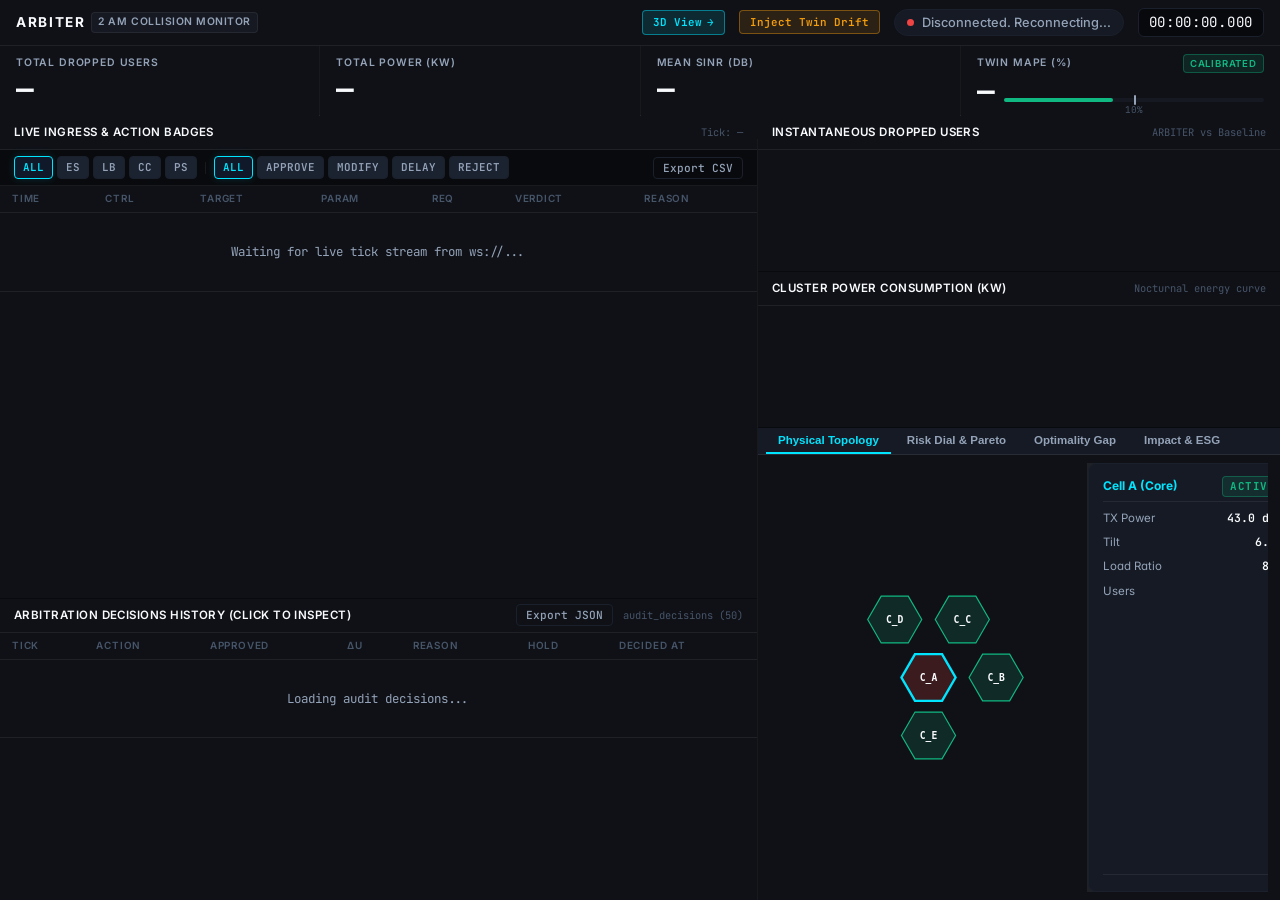
==== arbiter/dashboard/index.html @ 8bb0f104 "feat(3d): honest live/replay status, tower scene and clean HUD" ====
<!DOCTYPE html>
<html lang="en">
<head>
  <meta charset="UTF-8">
  <meta name="viewport" content="width=device-width, initial-scale=1.0">
  <title>ARBITER • 2 AM Collision Monitor</title>

  <!-- Typography: Inter (UI) & JetBrains Mono (Data & Numbers) -->
  <link rel="preconnect" href="https://fonts.googleapis.com">
  <link rel="preconnect" href="https://fonts.gstatic.com" crossorigin>
  <link href="https://fonts.googleapis.com/css2?family=Inter:wght@400;500;600;700&family=JetBrains+Mono:wght@400;500;600;700&display=swap" rel="stylesheet">

  <link rel="stylesheet" href="style.css">
  <style>
    /* Fixed 100vh layout — Zero page scroll */
    html, body {
      height: 100vh;
      max-height: 100vh;
      overflow: hidden;
      background-color: var(--bg-root, #08090d);
      color: var(--text-primary, #f8fafc);
      font-family: var(--font-sans, 'Inter', sans-serif);
      line-height: 1.4;
      display: flex;
      flex-direction: column;
      user-select: none;
    }
    .num {
      font-family: var(--font-mono, monospace);
      font-variant-numeric: tabular-nums;
    }
    ::-webkit-scrollbar {
      width: 5px;
      height: 5px;
    }
    ::-webkit-scrollbar-track {
      background: transparent;
    }
    ::-webkit-scrollbar-thumb {
      background: rgba(255, 255, 255, 0.15);
      border-radius: 4px;
    }
  </style>
</head>
<body>

  <!-- Top NOC Header Bar -->
  <header class="noc-header">
    <div class="brand-cluster">
      <div class="brand-title">
        <span>ARBITER</span>
        <span class="brand-tag">2 AM COLLISION MONITOR</span>
        <span id="mockBanner" class="mock-pill" style="display: none;">DEMO DATA</span>
        <span id="provenanceBadge" class="badge badge-synthetic" style="display: none;">SYNTHETIC</span>
      </div>
    </div>

    <div class="header-status-cluster">
      <a id="btnToggle3D" href="/dashboard/3d" class="btn-switch-3d" title="Switch to 3D Digital Twin View [3D]">
        <span>3D View</span> <span>&rarr;</span>
      </a>
      <button id="btnInjectDrift" class="btn-drift" title="Drift Hook: widen intervals & toggle uncalibrated">Inject Twin Drift</button>
      <div id="connectionStatus" class="status-indicator status-disconnected">
        <span class="status-dot"></span>
        <span id="connectionText">Connecting...</span>
      </div>
      <div id="clockDisplay" class="clock-display num">00:00:00.000</div>
    </div>
  </header>

  <!-- KPI Strip with Uncertainty Intervals -->
  <section class="kpi-strip">
    <div class="kpi-cell">
      <div class="kpi-header">
        <span>Total Dropped Users</span>
        <span id="trendDropped" class="delta-chip" style="display: none;"></span>
      </div>
      <div class="kpi-body">
        <div id="kpiDroppedUsers" class="kpi-value num">—</div>
        <canvas id="sparklineDrops" class="kpi-sparkline" width="60" height="18"></canvas>
      </div>
      <div id="kpiDropsInterval" class="kpi-interval num">[0.001 - 0.008]</div>
    </div>

    <div class="kpi-cell">
      <div class="kpi-header">
        <span>Total Power (kW)</span>
        <span id="trendPower" class="delta-chip" style="display: none;"></span>
      </div>
      <div class="kpi-body">
        <div id="kpiTotalPower" class="kpi-value num">—</div>
        <canvas id="sparklinePower" class="kpi-sparkline" width="60" height="18"></canvas>
      </div>
      <div id="kpiPowerInterval" class="kpi-interval num">[0.410 - 0.485]</div>
    </div>

    <div class="kpi-cell">
      <div class="kpi-header">
        <span>Mean SINR (dB)</span>
        <span id="trendSinr" class="delta-chip" style="display: none;"></span>
      </div>
      <div class="kpi-body">
        <div id="kpiMeanSinr" class="kpi-value num">—</div>
        <canvas id="sparklineSinr" class="kpi-sparkline" width="60" height="18"></canvas>
      </div>
      <div id="kpiSinrInterval" class="kpi-interval num">[0.915 - 0.965]</div>
    </div>

    <div class="kpi-cell">
      <div class="kpi-header">
        <span>Twin MAPE (%)</span>
        <span id="kpiTwinCalibratedBadge" class="badge-calibrated">CALIBRATED</span>
      </div>
      <div class="kpi-body">
        <div id="kpiTwinMape" class="kpi-value num">—</div>
        <div class="mape-track-wrapper">
          <div class="mape-track">
            <div id="mapeFillBar" class="mape-fill" style="width: 42%;"></div>
            <div class="mape-tick-10"></div>
            <div class="mape-tick-label">10%</div>
          </div>
        </div>
      </div>
      <div id="kpiMapeSubtext" class="kpi-interval num">Floor &lt; 10% • Conformal (n=50)</div>
    </div>
  </section>

  <!-- Fixed 100vh Dense NOC Grid -->
  <main class="noc-workspace">

    <!-- Column Hero (Left ~60%): Live Ingress Stream & Audit Decisions -->
    <div class="column-hero">

      <!-- Panel 1: Live Ingress Stream -->
      <section class="noc-panel hero-ingress" id="ingressPanelContainer">
        <div class="panel-bar">
          <div class="panel-title">
            <span>Live Ingress &amp; Action Badges</span>
            <span id="streamPausedPill" class="stream-paused-pill" style="display: none;">⏸ Stream paused</span>
          </div>
          <div class="panel-actions">
            <span id="ingressTickCounter" class="panel-meta">Tick: —</span>
          </div>
        </div>

        <!-- Filter bar -->
        <div class="filter-strip">
          <span class="filter-chip active" data-filter-type="ctrl" data-filter-val="ALL">ALL</span>
          <span class="filter-chip" data-filter-type="ctrl" data-filter-val="ES">ES</span>
          <span class="filter-chip" data-filter-type="ctrl" data-filter-val="LB">LB</span>
          <span class="filter-chip" data-filter-type="ctrl" data-filter-val="CC">CC</span>
          <span class="filter-chip" data-filter-type="ctrl" data-filter-val="PS">PS</span>
          <div class="chip-divider"></div>
          <span class="filter-chip active" data-filter-type="action" data-filter-val="ALL">ALL</span>
          <span class="filter-chip" data-filter-type="action" data-filter-val="APPROVE">APPROVE</span>
          <span class="filter-chip" data-filter-type="action" data-filter-val="MODIFY">MODIFY</span>
          <span class="filter-chip" data-filter-type="action" data-filter-val="DELAY">DELAY</span>
          <span class="filter-chip" data-filter-type="action" data-filter-val="REJECT">REJECT</span>
          <button id="btnExportIngressCsv" class="btn-export">Export CSV</button>
        </div>

        <div class="table-viewport" id="ingressTableViewport">
          <table class="noc-table">
            <thead>
              <tr>
                <th>Time</th>
                <th>Ctrl</th>
                <th>Target</th>
                <th>Param</th>
                <th>Req</th>
                <th>Verdict</th>
                <th>Reason</th>
              </tr>
            </thead>
            <tbody id="ingressTableBody">
              <tr>
                <td colspan="7" class="empty-state">Waiting for live tick stream from ws://...</td>
              </tr>
            </tbody>
          </table>
        </div>
      </section>

      <!-- Panel 2: Arbitration Decisions Audit History (Click to open Flight Recorder) -->
      <section class="noc-panel hero-decisions">
        <div class="panel-bar">
          <div class="panel-title">Arbitration Decisions History (Click to Inspect)</div>
          <div class="panel-actions">
            <button id="btnExportDecisionsJson" class="btn-export">Export JSON</button>
            <span class="panel-meta">audit_decisions (50)</span>
          </div>
        </div>

        <div class="table-viewport">
          <table class="noc-table">
            <thead>
              <tr>
                <th>Tick</th>
                <th>Action</th>
                <th>Approved</th>
                <th>&Delta;U</th>
                <th>Reason</th>
                <th>Hold</th>
                <th>Decided At</th>
              </tr>
            </thead>
            <tbody id="decisionsTableBody">
              <tr>
                <td colspan="7" class="empty-state">Loading audit decisions...</td>
              </tr>
            </tbody>
          </table>
        </div>
      </section>

    </div>

    <!-- Column Secondary (Right ~40%): Stacked Charts & Multi-Tabbed Operations -->
    <div class="column-secondary">

      <!-- Chart 1: Instantaneous Dropped Users -->
      <section class="noc-panel chart-panel">
        <div class="panel-bar">
          <div class="panel-title">Instantaneous Dropped Users</div>
          <span id="chartDroppedNote" class="panel-meta">ARBITER vs Baseline</span>
        </div>
        <div class="chart-container" id="chartDropsContainer">
          <canvas id="chartDroppedUsers" class="chart-canvas" width="500" height="110"></canvas>
          <div id="chartDropsTooltip" class="chart-crosshair-tooltip"></div>
        </div>
      </section>

      <!-- Chart 2: Cluster Power kW -->
      <section class="noc-panel chart-panel">
        <div class="panel-bar">
          <div class="panel-title">Cluster Power Consumption (kW)</div>
          <span id="chartPowerNote" class="panel-meta">Nocturnal energy curve</span>
        </div>
        <div class="chart-container" id="chartPowerContainer">
          <canvas id="chartPowerKw" class="chart-canvas" width="500" height="110"></canvas>
          <div id="chartPowerTooltip" class="chart-crosshair-tooltip"></div>
        </div>
      </section>

      <!-- Multi-Tabbed Section: Preserves Topology + Adds RiskDial/Pareto, Optimality, Impact -->
      <section class="noc-panel" style="flex: 1.2;">
        <!-- Tab Header Bar -->
        <div class="panel-tabs-bar">
          <button class="tab-btn active" data-tab="tabTopology">Physical Topology</button>
          <button class="tab-btn" data-tab="tabRiskDial">Risk Dial &amp; Pareto</button>
          <button class="tab-btn" data-tab="tabOptimality">Optimality Gap</button>
          <button class="tab-btn" data-tab="tabImpact">Impact &amp; ESG</button>
        </div>

        <!-- Tab 1: Physical Topology -->
        <div id="tabTopology" class="tab-panel-view active">
          <div class="topology-split">
            <div class="topology-canvas-wrap">
              <svg id="hexTopologySvg" viewBox="0 0 320 220" width="100%" height="100%"></svg>
            </div>
            <div class="cell-inspector" id="cellInspector">
              <div class="inspector-title">
                <span id="inspectCellId">Cell A (Core)</span>
                <span id="inspectSleepBadge" class="badge badge-approve">ACTIVE</span>
              </div>
              <div class="inspector-row"><span>TX Power</span><span id="inspectTx" class="inspector-val">43.0 dBm</span></div>
              <div class="inspector-row"><span>Tilt</span><span id="inspectTilt" class="inspector-val">6.0°</span></div>
              <div class="inspector-row"><span>Load Ratio</span><span id="inspectLoad" class="inspector-val">88%</span></div>
              <div class="inspector-row"><span>Users</span><span id="inspectUsers" class="inspector-val">35</span></div>
              <div class="branch3-stub-note" id="cellStateContainer"></div>
            </div>
          </div>
        </div>

        <!-- Tab 2: Feature #6 Risk Dial & Pareto Frontier -->
        <div id="tabRiskDial" class="tab-panel-view">
          <div class="risk-dial-controls">
            <div class="risk-presets-cluster">
              <button class="btn-preset active" data-preset="balanced">Balanced</button>
              <button class="btn-preset" data-preset="night_saver">Night saver</button>
              <button class="btn-preset" data-preset="rush_hour">Rush-hour safe</button>
            </div>
            <div class="weights-display-strip">
              <div class="weight-card">
                <span>Coverage (w1)</span>
                <strong id="weightCovVal" class="num">0.30</strong>
              </div>
              <div class="weight-card">
                <span>Energy (w2)</span>
                <strong id="weightNrgVal" class="num">0.20</strong>
              </div>
              <div class="weight-card">
                <span>Interference (w3)</span>
                <strong id="weightIntVal" class="num">0.20</strong>
              </div>
              <div class="weight-card">
                <span>Drop Penalty (w4)</span>
                <strong id="weightDrpVal" class="num">0.30</strong>
              </div>
            </div>
          </div>
          <div class="pareto-chart-wrap">
            <svg id="paretoFrontierSvg" viewBox="0 0 320 180" width="100%" height="160"></svg>
          </div>
        </div>

        <!-- Tab 3: Feature #8 Offline Optimality Benchmark -->
        <div id="tabOptimality" class="tab-panel-view">
          <div class="optimality-metrics-grid">
            <div class="opt-metric-card">
              <div id="optGapPct" class="opt-metric-val">3.55%</div>
              <div class="opt-metric-label">Optimality Gap</div>
            </div>
            <div class="opt-metric-card">
              <div id="optArbiterMs" class="opt-metric-val">3.82 ms</div>
              <div class="opt-metric-label">ARBITER Latency</div>
            </div>
            <div class="opt-metric-card">
              <div id="optOptimumS" class="opt-metric-val">1.74 s</div>
              <div class="opt-metric-label">Solver Runtime</div>
            </div>
            <div class="opt-metric-card">
              <div id="optCombos" class="opt-metric-val">64</div>
              <div class="opt-metric-label">States Explored</div>
            </div>
          </div>

          <div class="opt-bars-container">
            <div class="opt-bar-row">
              <div class="opt-bar-label">
                <span>Uncoordinated Baseline</span>
                <span id="optValBaseline" class="num">0.352</span>
              </div>
              <div class="opt-bar-track">
                <div id="optBarBaseline" class="opt-bar-fill opt-fill-baseline" style="width: 35.2%;"></div>
              </div>
            </div>

            <div class="opt-bar-row">
              <div class="opt-bar-label">
                <span>ARBITER Online Coordination</span>
                <span id="optValArbiter" class="num">0.815</span>
              </div>
              <div class="opt-bar-track">
                <div id="optBarArbiter" class="opt-bar-fill opt-fill-arbiter" style="width: 81.5%;"></div>
              </div>
            </div>

            <div class="opt-bar-row">
              <div class="opt-bar-label">
                <span>Offline Pareto Optimum</span>
                <span id="optValOptimum" class="num">0.845</span>
              </div>
              <div class="opt-bar-track">
                <div id="optBarOptimum" class="opt-bar-fill opt-fill-optimum" style="width: 84.5%;"></div>
              </div>
            </div>
          </div>
        </div>

        <!-- Tab 4: Feature #7 Environmental & Economic Impact -->
        <div id="tabImpact" class="tab-panel-view">
          <div class="impact-stats-grid">
            <div class="impact-stat-card">
              <div id="impactEnergySaved" class="impact-stat-val">0.155 kWh</div>
              <div class="impact-stat-lbl">Energy Saved (Tick)</div>
            </div>
            <div class="impact-stat-card">
              <div id="impactCostInr" class="impact-stat-val">₹ 1.09</div>
              <div class="impact-stat-lbl">Cost Savings (INR)</div>
            </div>
            <div class="impact-stat-card">
              <div id="impactCo2" class="impact-stat-val">127.1 gCO2</div>
              <div class="impact-stat-lbl">CO2 Emissions Avoided</div>
            </div>
          </div>

          <div class="extrapolation-card">
            <div class="extrapolation-title">Fleet Extrapolation (1,000 Sites / Year)</div>
            <div class="extrap-grid">
              <div>
                <div id="extrapKwh" class="extrap-num">176.4 MWh/yr</div>
                <div class="extrap-lbl">Annual Energy Saved</div>
              </div>
              <div>
                <div id="extrapCost" class="extrap-num">₹ 12.35 Lakhs/yr</div>
                <div class="extrap-lbl">Annual Cost Savings</div>
              </div>
              <div>
                <div id="extrapCo2" class="extrap-num">144.7 Tons/yr</div>
                <div class="extrap-lbl">Annual Avoided CO2</div>
              </div>
            </div>
            <div class="extrap-disclaimer">
              * EXTRAPOLATION ONLY: Assumes continuous annual operational baseline across 1,000 radio base stations over 8,760 hours/yr based on CEA grid factor 820 gCO2/kWh and off-peak night tariff ₹7.00/kWh.
            </div>
          </div>
        </div>

      </section>

    </div>

  </main>

  <!-- Feature #4: Flight Recorder Modal / Side-by-Side Panel -->
  <div id="flightRecorderModal" class="modal-backdrop" style="display: none;">
    <div class="modal-dialog flight-recorder-dialog">
      <div class="modal-header">
        <div class="modal-title-cluster">
          <span class="modal-title">Flight Recorder • Decision Audit &amp; Counterfactual Replay</span>
          <span id="recorderDecisionBadge" class="badge badge-delay num">dec-2am-collision-06</span>
          <span id="recorderTickBadge" class="panel-meta">Tick 6 (+10 tick horizon)</span>
        </div>
        <button id="btnCloseRecorder" class="btn-close-modal" aria-label="Close">&times;</button>
      </div>
      <div class="modal-body">
        <!-- Side-by-Side Comparison -->
        <div class="counterfactual-grid">
          <div class="cf-column cf-with-arbiter">
            <div class="cf-column-header">
              <span class="status-dot" style="background: #10b981;"></span>
              <span>With ARBITER Coordination</span>
            </div>
            <div class="cf-metric-row"><span>Dropped Users</span><span id="cfWithDrops" class="cf-val num">0</span></div>
            <div class="cf-metric-row"><span>Mean SINR</span><span id="cfWithSinr" class="cf-val num">8.49 dB</span></div>
            <div class="cf-metric-row"><span>Cluster Power</span><span id="cfWithPower" class="cf-val num">100.14 kW</span></div>
            <div class="cf-metric-row"><span>Interference</span><span id="cfWithIntf" class="cf-val num">-104.2 dBm</span></div>
            <div class="cf-metric-row"><span>Joint Utility</span><span id="cfWithUtility" class="cf-val num">0.815</span></div>
          </div>

          <div class="cf-column cf-without-arbiter">
            <div class="cf-column-header">
              <span class="status-dot" style="background: #ef4444;"></span>
              <span>Without ARBITER (Uncoordinated)</span>
            </div>
            <div class="cf-metric-row"><span>Dropped Users</span><span id="cfWithoutDrops" class="cf-val num">14</span></div>
            <div class="cf-metric-row"><span>Mean SINR</span><span id="cfWithoutSinr" class="cf-val num">4.12 dB</span></div>
            <div class="cf-metric-row"><span>Cluster Power</span><span id="cfWithoutPower" class="cf-val num">80.00 kW</span></div>
            <div class="cf-metric-row"><span>Interference</span><span id="cfWithoutIntf" class="cf-val num">-98.5 dBm</span></div>
            <div class="cf-metric-row"><span>Joint Utility</span><span id="cfWithoutUtility" class="cf-val num">0.352</span></div>
          </div>

          <div class="cf-column cf-deltas">
            <div class="cf-column-header">
              <span>Arbitration Net Delta (&Delta;)</span>
            </div>
            <div class="cf-metric-row"><span>Dropped Delta</span><span id="cfDeltaDrops" class="delta-chip delta-good">-14 drops</span></div>
            <div class="cf-metric-row"><span>SINR Delta</span><span id="cfDeltaSinr" class="delta-chip delta-good">+4.37 dB</span></div>
            <div class="cf-metric-row"><span>Power Delta</span><span id="cfDeltaPower" class="delta-chip delta-neutral">+20.14 kW</span></div>
            <div class="cf-metric-row"><span>Interference Delta</span><span id="cfDeltaIntf" class="delta-chip delta-good">-5.7 dBm</span></div>
            <div class="cf-metric-row"><span>Utility Delta</span><span id="cfDeltaUtility" class="delta-chip delta-good">+0.463</span></div>
          </div>
        </div>

        <!-- Causal Attribution Card -->
        <div class="cf-explanation-card">
          <div class="cf-card-label">Attribution &amp; Causal Rationale</div>
          <p id="cfExplanationText" class="cf-explanation-text">
            Uncoordinated execution triggered a blackout on Cell B (0 W) while receiving offloaded traffic from Cell A, causing 14 call drops. ARBITER delayed Cell B sleep and safely bounded offload, maintaining 0 dropped users.
          </p>
        </div>

        <!-- Coordinated Plan Timeline -->
        <div class="plan-timeline-card">
          <div class="cf-card-label">Multi-Tick Sequential Plan Timeline (GET /api/v1/plans)</div>
          <div id="planTimelineSteps" class="plan-steps-container"></div>
        </div>
      </div>
    </div>
  </div>

  <script src="app.js"></script>
</body>
</html>
---- arbiter/dashboard/style.css ----
/* ==============================================================================
   PROJECT ARBITER — 2 AM Collision Monitor Dashboard Style
   Complete NOC Operations Console & Feature Suite Stylesheet
   ============================================================================== */

/* ==========================================================================
       LINEAR DESIGN SYSTEM TOKENS (NOC High-Density Console)
       ========================================================================== */
    :root {
      /* 4-Step Surface Ladder */
      --surface-canvas:   #090a0d;   /* Root backdrop */
      --surface-base:     #0f1117;   /* Panel & container background */
      --surface-elevated: #161922;   /* Hovered rows, inputs, cards */
      --surface-overlay:  #1d212d;   /* Tooltips, active badges, modals */

      /* Hairlines */
      --hairline-subtle:  rgba(255, 255, 255, 0.065);
      --hairline-strong:  rgba(255, 255, 255, 0.12);
      --hairline-active:  rgba(0, 229, 255, 0.45);

      /* Neutral Chrome Typography */
      --text-primary:     #f2f4f8;   /* 98% contrast */
      --text-secondary:   #8a94a6;   /* Labels, units, metadata */
      --text-muted:       #4c5566;   /* Table headers, grid ticks */

      /* Accent & Semantic Action Palette */
      --accent-cyan:      #00e5ff;
      --accent-glow:      rgba(0, 229, 255, 0.22);

      --action-approve:   #10b981;   /* Emerald */
      --action-approve-tint: rgba(16, 185, 129, 0.10);
      --action-modify:    #3b82f6;   /* Blue */
      --action-modify-tint:  rgba(59, 130, 246, 0.10);
      --action-delay:     #f59e0b;   /* Amber */
      --action-delay-tint:   rgba(245, 158, 11, 0.10);
      --action-reject:    #ef4444;   /* Coral */
      --action-reject-tint:  rgba(239, 68, 68, 0.12);
      --action-reject-glow:  rgba(239, 68, 68, 0.35);

      --badge-purple-bg:  rgba(168, 85, 247, 0.12);
      --badge-purple-fg:  #c084fc;

      /* Radii scale: 4 / 8 / 12 */
      --radius-sm: 4px;
      --radius-md: 8px;
      --radius-lg: 12px;

      /* Typography */
      --font-sans: 'Inter', -apple-system, BlinkMacSystemFont, "Segoe UI", Roboto, sans-serif;
      --font-mono: 'JetBrains Mono', 'SF Mono', 'Fira Code', monospace;

      /* Motion */
      --ease-linear: cubic-bezier(0.2, 0.8, 0.2, 1);
      --anim-hover: 140ms var(--ease-linear);
      --anim-entrance: 280ms var(--ease-linear);
    }

    * {
      box-sizing: border-box;
      margin: 0;
      padding: 0;
    }

    /* Fixed 100vh layout — Zero page scroll */
    html, body {
      height: 100vh;
      max-height: 100vh;
      overflow: hidden;
      background-color: var(--surface-canvas);
      color: var(--text-primary);
      font-family: var(--font-sans);
      font-feature-settings: "cv02", "cv03", "cv04", "cv11";
      line-height: 1.4;
      display: flex;
      flex-direction: column;
      user-select: none;
    }

    /* Tabular mono numerals */
    .num {
      font-family: var(--font-mono);
      font-variant-numeric: tabular-nums;
    }

    /* Thin Dark Scrollbars */
    ::-webkit-scrollbar {
      width: 5px;
      height: 5px;
    }
    ::-webkit-scrollbar-track {
      background: transparent;
    }
    ::-webkit-scrollbar-thumb {
      background: #232834;
      border-radius: 3px;
    }
    ::-webkit-scrollbar-thumb:hover {
      background: #333a4c;
    }
    * {
      scrollbar-width: thin;
      scrollbar-color: #232834 transparent;
    }

    /* --------------------------------------------------------------------------
       HEADER CHROME (46px height, neutral, dense)
       -------------------------------------------------------------------------- */
    .noc-header {
      height: 46px;
      min-height: 46px;
      background: var(--surface-base);
      border-bottom: 1px solid var(--hairline-subtle);
      padding: 0 16px;
      display: flex;
      align-items: center;
      justify-content: space-between;
      z-index: 50;
    }

    .brand-cluster {
      display: flex;
      align-items: center;
      gap: 10px;
    }

    .brand-title {
      font-size: 0.85rem;
      font-weight: 700;
      letter-spacing: 0.12em;
      color: var(--text-primary);
      display: flex;
      align-items: center;
      gap: 6px;
    }

    .brand-tag {
      font-size: 0.65rem;
      font-weight: 600;
      color: var(--text-secondary);
      background: var(--surface-elevated);
      border: 1px solid var(--hairline-subtle);
      padding: 2px 6px;
      border-radius: var(--radius-sm);
      letter-spacing: 0.05em;
    }

    /* Small Mock Pill in Header */
    .mock-banner, .mock-pill {
      font-size: 0.65rem;
      font-weight: 700;
      font-family: var(--font-mono);
      letter-spacing: 0.06em;
      color: #fbbf24;
      background: rgba(245, 158, 11, 0.14);
      border: 1px solid rgba(245, 158, 11, 0.35);
      padding: 2px 8px;
      border-radius: 9999px;
      display: none;
    }

    .header-status-cluster {
      display: flex;
      align-items: center;
      gap: 14px;
    }

    .status-indicator {
      display: flex;
      align-items: center;
      gap: 6px;
      font-size: 0.72rem;
      color: var(--text-secondary);
      background: var(--surface-elevated);
      border: 1px solid var(--hairline-subtle);
      padding: 3px 9px;
      border-radius: 9999px;
    }

    .status-dot {
      width: 6px;
      height: 6px;
      border-radius: 50%;
      background-color: var(--text-muted);
    }

    .status-connected .status-dot {
      background-color: var(--action-approve);
      box-shadow: 0 0 8px var(--action-approve);
      animation: pulse-dot 2.4s infinite var(--ease-linear);
    }
    .status-reconnecting .status-dot {
      background-color: var(--action-delay);
      box-shadow: 0 0 6px var(--action-delay);
    }
    .status-disconnected .status-dot {
      background-color: var(--action-reject);
    }

    @keyframes pulse-dot {
      0%, 100% { opacity: 0.8; transform: scale(0.9); }
      50% { opacity: 1; transform: scale(1.25); }
    }

    .clock-display {
      font-family: var(--font-mono);
      font-size: 0.82rem;
      color: var(--text-primary);
      background: var(--surface-canvas);
      border: 1px solid var(--hairline-subtle);
      padding: 3px 8px;
      border-radius: var(--radius-sm);
    }

    /* --------------------------------------------------------------------------
       TOP KPIS BAR (68px fixed height)
       -------------------------------------------------------------------------- */
    .kpi-strip {
      height: 70px;
      min-height: 70px;
      display: grid;
      grid-template-columns: repeat(4, 1fr);
      gap: 1px;
      background: var(--hairline-subtle);
      border-bottom: 1px solid var(--hairline-subtle);
    }

    .kpi-cell {
      background: var(--surface-base);
      padding: 8px 16px;
      display: flex;
      flex-direction: column;
      justify-content: center;
      position: relative;
      transition: background var(--anim-hover);
    }
    .kpi-cell:hover {
      background: var(--surface-elevated);
    }

    .kpi-header {
      display: flex;
      justify-content: space-between;
      align-items: center;
      font-size: 0.65rem;
      font-weight: 600;
      text-transform: uppercase;
      letter-spacing: 0.08em;
      color: var(--text-secondary);
      margin-bottom: 3px;
    }

    .kpi-body {
      display: flex;
      align-items: baseline;
      gap: 10px;
    }

    .kpi-value {
      font-family: var(--font-mono);
      font-size: 1.45rem;
      font-weight: 700;
      color: var(--text-primary);
      letter-spacing: -0.02em;
    }

    .delta-chip {
      font-family: var(--font-mono);
      font-size: 0.65rem;
      font-weight: 600;
      padding: 1px 5px;
      border-radius: 3px;
      opacity: 0;
      transition: opacity var(--anim-entrance);
    }
    .delta-chip.show { opacity: 1; }
    .delta-up   { color: var(--action-reject);  background: var(--action-reject-tint); }
    .delta-down { color: var(--action-approve); background: var(--action-approve-tint); }

    /* Micro sparkline canvas */
    .kpi-sparkline {
      width: 60px;
      height: 18px;
      margin-left: auto;
    }

    /* MAPE Guard Floor Track */
    .mape-track-wrapper {
      width: 100%;
      margin-top: 4px;
    }
    .mape-track {
      height: 4px;
      background: var(--surface-elevated);
      border-radius: 2px;
      position: relative;
      overflow: visible;
    }
    .mape-fill {
      height: 100%;
      width: 48%;
      background: var(--action-approve);
      border-radius: 2px;
      transition: width var(--anim-entrance), background-color var(--anim-hover);
    }
    .mape-fill.breach {
      background: var(--action-reject);
    }
    .mape-tick-10 {
      position: absolute;
      left: 50%; /* 10% on a 0-20% scale */
      top: -3px;
      width: 2px;
      height: 10px;
      background: var(--text-secondary);
      border-radius: 1px;
    }
    .mape-tick-label {
      position: absolute;
      left: 50%;
      top: 6px;
      transform: translateX(-50%);
      font-size: 0.58rem;
      font-family: var(--font-mono);
      color: var(--text-muted);
    }

    /* --------------------------------------------------------------------------
       DENSE FIXED 100VH NOC WORKSPACE GRID (Hero Left 60%, Stacked Right 40%)
       -------------------------------------------------------------------------- */
    .noc-workspace {
      flex: 1;
      display: grid;
      grid-template-columns: 1.45fr 1fr; /* ~60% hero / ~40% secondary */
      gap: 1px;
      background: var(--hairline-subtle);
      overflow: hidden;
      min-height: 0; /* Prevents overflow blowout */
    }

    .column-hero, .column-secondary {
      background: var(--surface-canvas);
      display: flex;
      flex-direction: column;
      gap: 1px;
      overflow: hidden;
      min-height: 0;
    }

    /* Panels separated by hairlines only — no cards inside cards */
    .noc-panel {
      background: var(--surface-base);
      display: flex;
      flex-direction: column;
      overflow: hidden;
      position: relative;
      min-height: 0;
    }

    .noc-panel.hero-ingress {
      flex: 1.6; /* Dominant hero table */
    }
    .noc-panel.hero-decisions {
      flex: 1;
    }
    .noc-panel.chart-panel {
      height: 155px;
      min-height: 155px;
      max-height: 155px;
    }
    .noc-panel.topology-panel {
      flex: 1;
    }

    /* Panel Header Bar */
    .panel-bar {
      height: 34px;
      min-height: 34px;
      padding: 0 14px;
      background: var(--surface-base);
      border-bottom: 1px solid var(--hairline-subtle);
      display: flex;
      justify-content: space-between;
      align-items: center;
    }

    .panel-title {
      font-size: 0.72rem;
      font-weight: 600;
      color: var(--text-primary);
      letter-spacing: 0.04em;
      text-transform: uppercase;
      display: flex;
      align-items: center;
      gap: 8px;
    }

    .panel-meta {
      font-family: var(--font-mono);
      font-size: 0.65rem;
      color: var(--text-muted);
    }

    .panel-actions {
      display: flex;
      align-items: center;
      gap: 8px;
    }

    /* Stream Paused Pill */
    .stream-paused-pill {
      display: none;
      font-family: var(--font-mono);
      font-size: 0.65rem;
      font-weight: 700;
      background: rgba(245, 158, 11, 0.16);
      color: #fbbf24;
      border: 1px solid rgba(245, 158, 11, 0.4);
      padding: 2px 8px;
      border-radius: var(--radius-sm);
      cursor: pointer;
      animation: pulse-dot 1.8s infinite var(--ease-linear);
    }
    .stream-paused-pill.show {
      display: inline-flex;
      align-items: center;
      gap: 4px;
    }

    /* Filter Chips Bar */
    .filter-strip {
      padding: 6px 14px;
      background: var(--surface-canvas);
      border-bottom: 1px solid var(--hairline-subtle);
      display: flex;
      align-items: center;
      gap: 4px;
    }

    .filter-chip {
      font-family: var(--font-mono);
      font-size: 0.64rem;
      font-weight: 600;
      color: var(--text-secondary);
      background: var(--surface-base);
      border: 1px solid var(--hairline-subtle);
      padding: 2px 7px;
      border-radius: var(--radius-sm);
      cursor: pointer;
      transition: all var(--anim-hover);
    }
    .filter-chip:hover {
      color: var(--text-primary);
      border-color: var(--hairline-strong);
      background: var(--surface-elevated);
    }
    .filter-chip.active {
      color: var(--accent-cyan);
      border-color: var(--accent-cyan);
      background: rgba(0, 229, 255, 0.08);
    }

    .chip-divider {
      width: 1px;
      height: 12px;
      background: var(--hairline-subtle);
      margin: 0 4px;
    }

    .btn-export {
      margin-left: auto;
      font-family: var(--font-mono);
      font-size: 0.62rem;
      color: var(--text-secondary);
      background: var(--surface-base);
      border: 1px solid var(--hairline-subtle);
      padding: 2px 7px;
      border-radius: var(--radius-sm);
      cursor: pointer;
      transition: all var(--anim-hover);
    }
    .btn-export:hover {
      color: var(--text-primary);
      border-color: var(--hairline-strong);
      background: var(--surface-elevated);
    }

    /* --------------------------------------------------------------------------
       DATA TABLES (Internally Scrolling, 2px Action Border, Arrival Flash)
       -------------------------------------------------------------------------- */
    .table-viewport {
      flex: 1;
      overflow-y: auto;
      overflow-x: hidden;
      min-height: 0;
    }

    .noc-table {
      width: 100%;
      border-collapse: collapse;
      font-size: 0.72rem;
      text-align: left;
    }

    .noc-table th {
      position: sticky;
      top: 0;
      background: var(--surface-base);
      color: var(--text-muted);
      font-size: 0.62rem;
      font-weight: 600;
      text-transform: uppercase;
      letter-spacing: 0.08em;
      padding: 6px 12px;
      border-bottom: 1px solid var(--hairline-subtle);
      z-index: 10;
    }

    .noc-table td {
      padding: 6px 12px;
      border-bottom: 1px solid var(--hairline-subtle);
      color: var(--text-secondary);
      font-family: var(--font-mono);
      white-space: nowrap;
      transition: background-color var(--anim-hover);
    }

    .noc-table tr:hover td {
      background-color: var(--surface-elevated);
      color: var(--text-primary);
    }

    /* 2px Action Left Border */
    .row-border-approve { border-left: 2px solid var(--action-approve); }
    .row-border-modify  { border-left: 2px solid var(--action-modify); }
    .row-border-delay   { border-left: 2px solid var(--action-delay); }
    .row-border-reject  { border-left: 2px solid var(--action-reject); }

    /* 400ms Arrival Flash */
    @keyframes arrival-flash {
      0%   { opacity: 0; transform: translateY(-4px); background-color: rgba(255, 255, 255, 0.08); }
      30%  { opacity: 1; transform: translateY(0); }
      100% { background-color: transparent; }
    }
    .row-new {
      animation: arrival-flash 400ms var(--ease-linear) forwards;
    }

    /* Badges */
    .badge {
      display: inline-flex;
      align-items: center;
      padding: 1px 6px;
      border-radius: var(--radius-sm);
      font-size: 0.64rem;
      font-weight: 700;
      font-family: var(--font-mono);
      letter-spacing: 0.04em;
    }

    .badge-approve   { background: var(--action-approve-tint); color: var(--action-approve); border: 1px solid rgba(16, 185, 129, 0.3); }
    .badge-modify    { background: var(--action-modify-tint);  color: var(--action-modify);  border: 1px solid rgba(59, 130, 246, 0.3); }
    .badge-delay     { background: var(--action-delay-tint);   color: var(--action-delay);   border: 1px solid rgba(245, 158, 11, 0.3); }
    .badge-reject    { background: var(--action-reject-tint);  color: var(--action-reject);  border: 1px solid rgba(239, 68, 68, 0.35); box-shadow: 0 0 8px var(--action-reject-glow); }
    .badge-synthetic { background: var(--badge-purple-bg);     color: var(--badge-purple-fg); border: 1px solid rgba(168, 85, 247, 0.3); }

    /* --------------------------------------------------------------------------
       STACKED CANVAS CHARTS (Right Column)
       -------------------------------------------------------------------------- */
    .chart-container {
      position: relative;
      flex: 1;
      padding: 6px 12px 10px 12px;
      display: flex;
      flex-direction: column;
    }

    .chart-canvas {
      width: 100%;
      height: 100%;
      display: block;
      cursor: crosshair;
    }

    .chart-crosshair-tooltip {
      position: absolute;
      pointer-events: none;
      background: var(--surface-overlay);
      border: 1px solid var(--hairline-strong);
      border-radius: var(--radius-sm);
      padding: 4px 8px;
      font-family: var(--font-mono);
      font-size: 0.64rem;
      color: var(--text-primary);
      display: none;
      z-index: 20;
      box-shadow: 0 4px 12px rgba(0, 0, 0, 0.5);
    }

    /* --------------------------------------------------------------------------
       COMPACT 7-CELL TOPOLOGY HONEYCOMB (Right Column Bottom)
       -------------------------------------------------------------------------- */
    .topology-split {
      flex: 1;
      display: grid;
      grid-template-columns: 1fr 180px;
      gap: 1px;
      background: var(--hairline-subtle);
      overflow: hidden;
      min-height: 0;
    }

    .topology-canvas-wrap {
      background: var(--surface-base);
      display: flex;
      align-items: center;
      justify-content: center;
      padding: 4px;
      position: relative;
    }

    .hex-cell {
      cursor: pointer;
      transform-origin: center;
      transition: all var(--anim-hover);
    }

    .hex-polygon {
      stroke-width: 1.2;
      transition: all var(--anim-hover);
    }

    /* Single-hue heat ramp for cell loads */
    .load-heat-0  .hex-polygon { fill: rgba(0, 229, 255, 0.04); stroke: rgba(0, 229, 255, 0.25); }
    .load-heat-25 .hex-polygon { fill: rgba(0, 229, 255, 0.10); stroke: rgba(0, 229, 255, 0.50); }
    .load-heat-50 .hex-polygon { fill: rgba(0, 229, 255, 0.18); stroke: rgba(0, 229, 255, 0.75); }
    .load-heat-75 .hex-polygon { fill: rgba(0, 229, 255, 0.28); stroke: #00e5ff; filter: drop-shadow(0 0 6px var(--accent-glow)); }
    .hex-cell.sleeping .hex-polygon { fill: rgba(20, 24, 34, 0.4); stroke: var(--text-muted); stroke-dasharray: 3 3; }
    .hex-cell.selected .hex-polygon { stroke: var(--action-approve); stroke-width: 2.2; filter: drop-shadow(0 0 10px rgba(16, 185, 129, 0.4)); }

    .hex-text-id {
      font-family: var(--font-mono);
      font-size: 8.5px;
      font-weight: 700;
      fill: var(--text-primary);
      text-anchor: middle;
      pointer-events: none;
    }
    .hex-text-load {
      font-family: var(--font-mono);
      font-size: 7px;
      fill: var(--text-secondary);
      text-anchor: middle;
      pointer-events: none;
    }

    /* Inspector Card */
    .cell-inspector {
      background: var(--surface-base);
      padding: 10px 12px;
      display: flex;
      flex-direction: column;
      gap: 6px;
      font-size: 0.68rem;
    }

    .inspector-title {
      font-size: 0.75rem;
      font-weight: 700;
      color: var(--accent-cyan);
      display: flex;
      justify-content: space-between;
      align-items: center;
      padding-bottom: 4px;
      border-bottom: 1px solid var(--hairline-subtle);
    }

    .inspector-row {
      display: flex;
      justify-content: space-between;
      color: var(--text-secondary);
    }
    .inspector-val {
      font-family: var(--font-mono);
      font-weight: 600;
      color: var(--text-primary);
    }

    .branch3-stub-note {
      margin-top: auto;
      font-size: 0.6rem;
      color: var(--text-muted);
      border-top: 1px solid var(--hairline-subtle);
      padding-top: 4px;
      line-height: 1.3;
    }

    .empty-state {
      text-align: center;
      color: var(--text-muted);
      font-size: 0.7rem;
      padding: 24px !important;
      font-family: var(--font-mono);
    }

    @media (prefers-reduced-motion: reduce) {
      * {
        animation: none !important;
        transition: none !important;
      }
    }

/* ==============================================================================
   BRANCH 4 V2 FEATURE SUITE EXTENSIONS (Tabs, RiskDial, Pareto, Optimality, Impact, Modal)
   ============================================================================== */

/* ==============================================================================
   PROJECT ARBITER — 2 AM Collision Monitor Dashboard Style
   Module: arbiter/dashboard/style.css
   Specification: Branch 4 Spec §5.1 (pages 6-7) & §4.2
   Theme: High-contrast Linear/Vercel Dark Operations Console (NOC)
   ============================================================================== */

:root {
  --bg-root: #08090d;
  --bg-surface-base: #0e1118;
  --bg-surface-elevated: #151a24;
  --bg-surface-subtle: #1b2230;

  --border-subtle: #1a202c;
  --border-strong: #263043;
  --border-focus: #00e5ff;

  --text-primary: #f8fafc;
  --text-secondary: #94a3b8;
  --text-muted: #475569;

  --accent-primary: #00e5ff;
  --accent-gradient: linear-gradient(135deg, #00e5ff 0%, #3b82f6 100%);
  --accent-glow: rgba(0, 229, 255, 0.25);

  /* Semantic Action Palette */
  --action-approve: #10b981;
  --action-approve-tint: rgba(16, 185, 129, 0.12);
  --action-modify: #3b82f6;
  --action-modify-tint: rgba(59, 130, 246, 0.12);
  --action-delay: #f59e0b;
  --action-delay-tint: rgba(245, 158, 11, 0.12);
  --action-reject: #ef4444;
  --action-reject-tint: rgba(239, 68, 68, 0.14);
  --action-reject-glow: rgba(239, 68, 68, 0.35);

  /* Compatibility badge colors */
  --badge-green-fg: #10b981;
  --badge-green-bg: rgba(16, 185, 129, 0.12);
  --badge-blue-fg: #3b82f6;
  --badge-blue-bg: rgba(59, 130, 246, 0.12);
  --badge-amber-fg: #f59e0b;
  --badge-amber-bg: rgba(245, 158, 11, 0.12);
  --badge-red-fg: #ef4444;
  --badge-red-bg: rgba(239, 68, 68, 0.14);

  --badge-purple-bg: rgba(168, 85, 247, 0.14);
  --badge-purple-fg: #c084fc;

  --font-sans: 'Inter', -apple-system, BlinkMacSystemFont, "Segoe UI", Roboto, sans-serif;
  --font-mono: 'JetBrains Mono', 'SF Mono', 'Fira Code', monospace;

  --ease-out: cubic-bezier(0.2, 0.8, 0.2, 1);
  --duration-fast: 140ms;
  --duration-normal: 260ms;
}

* {
  box-sizing: border-box;
  margin: 0;
  padding: 0;
}

body {
  font-family: var(--font-sans);
  background-color: var(--bg-root);
  color: var(--text-primary);
  line-height: 1.45;
  min-height: 100vh;
  display: flex;
  flex-direction: column;
  overflow-x: hidden;
  -webkit-font-smoothing: antialiased;
}

/* --------------------------------------------------------------------------
   MOCK BANNER (?mock=1)
   -------------------------------------------------------------------------- */
.mock-banner {
  display: none;
  background: linear-gradient(90deg, #b45309 0%, #d97706 100%);
  color: #ffffff;
  padding: 6px 16px;
  font-size: 0.75rem;
  font-weight: 700;
  letter-spacing: 0.08em;
  text-align: center;
  text-transform: uppercase;
  box-shadow: 0 1px 8px rgba(217, 119, 6, 0.3);
  z-index: 100;
}

/* --------------------------------------------------------------------------
   HEADER BAR
   -------------------------------------------------------------------------- */
.dashboard-header {
  background-color: var(--bg-surface-base);
  border-bottom: 1px solid var(--border-subtle);
  padding: 14px 24px;
  display: flex;
  justify-content: space-between;
  align-items: center;
  position: sticky;
  top: 0;
  z-index: 50;
  backdrop-filter: blur(8px);
}

.brand {
  display: flex;
  align-items: center;
  gap: 12px;
}

.brand h1 {
  font-size: 1.15rem;
  font-weight: 700;
  letter-spacing: 0.12em;
  background: var(--accent-gradient);
  -webkit-background-clip: text;
  -webkit-text-fill-color: transparent;
  text-shadow: 0 0 24px var(--accent-glow);
}

.brand-badge {
  font-size: 0.7rem;
  font-weight: 600;
  color: var(--text-secondary);
  background: var(--bg-surface-subtle);
  border: 1px solid var(--border-subtle);
  padding: 3px 8px;
  border-radius: 4px;
  letter-spacing: 0.06em;
}

.status-bar {
  display: flex;
  align-items: center;
  gap: 20px;
}

.status-indicator {
  display: flex;
  align-items: center;
  gap: 8px;
  font-size: 0.8rem;
  font-weight: 500;
  color: var(--text-secondary);
  background: var(--bg-surface-elevated);
  border: 1px solid var(--border-subtle);
  padding: 4px 12px;
  border-radius: 9999px;
  transition: all var(--duration-fast) var(--ease-out);
}

.status-dot {
  width: 7px;
  height: 7px;
  border-radius: 50%;
  background-color: var(--text-muted);
  position: relative;
}

.status-connected .status-dot {
  background-color: var(--action-approve);
  box-shadow: 0 0 10px var(--action-approve);
  animation: pulse-dot 2.2s infinite var(--ease-out);
}

.status-reconnecting .status-dot {
  background-color: var(--action-delay);
  box-shadow: 0 0 8px var(--action-delay);
  animation: pulse-dot 1.2s infinite var(--ease-out);
}

.status-disconnected .status-dot {
  background-color: var(--action-reject);
}

@keyframes pulse-dot {
  0% { transform: scale(0.95); opacity: 0.8; }
  50% { transform: scale(1.3); opacity: 1; filter: drop-shadow(0 0 6px currentColor); }
  100% { transform: scale(0.95); opacity: 0.8; }
}

.clock-display {
  font-family: var(--font-mono);
  font-size: 0.88rem;
  color: var(--text-primary);
  background: var(--bg-root);
  border: 1px solid var(--border-subtle);
  padding: 4px 10px;
  border-radius: 6px;
  letter-spacing: 0.05em;
}

/* --------------------------------------------------------------------------
   TOP AGGREGATE KPI CARDS (4 Grid)
   -------------------------------------------------------------------------- */
.kpi-grid {
  display: grid;
  grid-template-columns: repeat(4, 1fr);
  gap: 16px;
  padding: 20px 24px;
}

.kpi-card {
  background: var(--bg-surface-base);
  border: 1px solid var(--border-subtle);
  border-radius: 8px;
  padding: 16px 20px;
  position: relative;
  overflow: hidden;
  transition: transform var(--duration-fast) var(--ease-out), border-color var(--duration-fast) var(--ease-out);
}

.kpi-card:hover {
  transform: translateY(-2px);
  border-color: var(--border-strong);
  background: var(--bg-surface-elevated);
}

.kpi-label {
  font-size: 0.72rem;
  font-weight: 600;
  color: var(--text-secondary);
  text-transform: uppercase;
  letter-spacing: 0.08em;
  margin-bottom: 8px;
  display: flex;
  justify-content: space-between;
  align-items: center;
}

.kpi-trend {
  font-family: var(--font-mono);
  font-size: 0.7rem;
  font-weight: 600;
  padding: 1px 6px;
  border-radius: 4px;
  opacity: 0;
  transition: opacity var(--duration-normal) var(--ease-out);
}

.kpi-trend.visible {
  opacity: 1;
}

.trend-up {
  color: var(--action-reject);
  background: var(--action-reject-tint);
}

.trend-down {
  color: var(--action-approve);
  background: var(--action-approve-tint);
}

.kpi-value {
  font-family: var(--font-mono);
  font-size: 1.85rem;
  font-weight: 700;
  color: var(--text-primary);
  line-height: 1.1;
  letter-spacing: -0.02em;
  margin-bottom: 6px;
}

.kpi-subtext {
  font-size: 0.72rem;
  color: var(--text-muted);
}

/* --------------------------------------------------------------------------
   DASHBOARD WORKSPACE GRID (4 Panels)
   -------------------------------------------------------------------------- */
.dashboard-grid {
  display: grid;
  grid-template-columns: 1fr 1fr;
  gap: 20px;
  padding: 0 24px 28px 24px;
  flex: 1;
}

.panel {
  background: var(--bg-surface-base);
  border: 1px solid var(--border-subtle);
  border-radius: 12px;
  display: flex;
  flex-direction: column;
  overflow: hidden;
  min-height: 380px;
}

.panel-header {
  padding: 14px 20px;
  border-bottom: 1px solid var(--border-subtle);
  display: flex;
  justify-content: space-between;
  align-items: center;
  background: rgba(14, 17, 24, 0.7);
}

.panel-header h2 {
  font-size: 0.88rem;
  font-weight: 600;
  letter-spacing: 0.02em;
  color: var(--text-primary);
  display: flex;
  align-items: center;
  gap: 8px;
}

.panel-actions {
  display: flex;
  align-items: center;
  gap: 10px;
}

.panel-body {
  padding: 16px 20px;
  flex: 1;
  position: relative;
}

/* --------------------------------------------------------------------------
   FILTER CHIPS & TOOLBAR CONTROLS
   -------------------------------------------------------------------------- */
.filter-bar {
  display: flex;
  flex-wrap: wrap;
  gap: 6px;
  margin-bottom: 12px;
}

.filter-chip {
  background: var(--bg-surface-subtle);
  border: 1px solid var(--border-subtle);
  color: var(--text-secondary);
  font-size: 0.68rem;
  font-weight: 600;
  font-family: var(--font-mono);
  padding: 3px 8px;
  border-radius: 4px;
  cursor: pointer;
  transition: all var(--duration-fast) var(--ease-out);
}

.filter-chip:hover {
  background: var(--bg-surface-elevated);
  color: var(--text-primary);
  border-color: var(--border-strong);
}

.filter-chip.active {
  background: var(--action-modify-tint);
  color: var(--accent-primary);
  border-color: var(--accent-primary);
  box-shadow: 0 0 10px rgba(0, 229, 255, 0.15);
}

.btn-export {
  background: transparent;
  border: 1px solid var(--border-subtle);
  color: var(--text-secondary);
  font-size: 0.7rem;
  font-weight: 500;
  padding: 3px 9px;
  border-radius: 4px;
  cursor: pointer;
  display: inline-flex;
  align-items: center;
  gap: 4px;
  transition: all var(--duration-fast) var(--ease-out);
}

.btn-export:hover {
  background: var(--bg-surface-elevated);
  color: var(--text-primary);
  border-color: var(--border-strong);
}

/* --------------------------------------------------------------------------
   TABLES (Data Tables with Micro-Flash on Insert)
   -------------------------------------------------------------------------- */
.data-table-container {
  overflow-y: auto;
  max-height: 380px;
  padding: 0;
}

.data-table {
  width: 100%;
  border-collapse: collapse;
  font-size: 0.75rem;
  text-align: left;
}

.data-table th {
  position: sticky;
  top: 0;
  background: var(--bg-surface-base);
  color: var(--text-muted);
  font-size: 0.68rem;
  font-weight: 600;
  text-transform: uppercase;
  letter-spacing: 0.08em;
  padding: 10px 14px;
  border-bottom: 1px solid var(--border-subtle);
  z-index: 10;
}

.data-table td {
  padding: 8px 14px;
  border-bottom: 1px solid var(--border-subtle);
  font-family: var(--font-mono);
  color: var(--text-secondary);
  transition: background-color var(--duration-normal) var(--ease-out);
}

.data-table tr:hover td {
  background-color: var(--bg-surface-elevated);
  color: var(--text-primary);
}

/* Row Entrance Animation */
@keyframes row-enter {
  0% {
    opacity: 0;
    transform: translateY(-8px);
  }
  100% {
    opacity: 1;
    transform: translateY(0);
  }
}

.row-animated {
  animation: row-enter 280ms var(--ease-out) forwards;
}

.flash-approve { background-color: var(--action-approve-tint) !important; }
.flash-modify  { background-color: var(--action-modify-tint) !important; }
.flash-delay   { background-color: var(--action-delay-tint) !important; }
.flash-reject  { background-color: var(--action-reject-tint) !important; }

/* --------------------------------------------------------------------------
   ACTION BADGES (Semantic, Saturated)
   -------------------------------------------------------------------------- */
.badge {
  display: inline-flex;
  align-items: center;
  padding: 2px 7px;
  border-radius: 4px;
  font-size: 0.68rem;
  font-weight: 700;
  font-family: var(--font-mono);
  letter-spacing: 0.04em;
}

.badge-approve {
  background: var(--action-approve-tint);
  color: var(--action-approve);
  border: 1px solid rgba(16, 185, 129, 0.35);
}

.badge-modify {
  background: var(--action-modify-tint);
  color: var(--action-modify);
  border: 1px solid rgba(59, 130, 246, 0.35);
}

.badge-delay {
  background: var(--action-delay-tint);
  color: var(--action-delay);
  border: 1px solid rgba(245, 158, 11, 0.35);
}

.badge-reject {
  background: var(--action-reject-tint);
  color: var(--action-reject);
  border: 1px solid rgba(239, 68, 68, 0.4);
  box-shadow: 0 0 10px var(--action-reject-glow);
}

.badge-synthetic {
  background: var(--badge-purple-bg);
  color: var(--badge-purple-fg);
  border: 1px solid rgba(168, 85, 247, 0.35);
}

/* --------------------------------------------------------------------------
   CANVAS CHARTS
   -------------------------------------------------------------------------- */
.chart-wrapper {
  display: flex;
  flex-direction: column;
  gap: 16px;
}

.chart-card {
  background: var(--bg-surface-elevated);
  border: 1px solid var(--border-subtle);
  border-radius: 8px;
  padding: 14px 16px;
}

.chart-header {
  display: flex;
  justify-content: space-between;
  align-items: center;
  margin-bottom: 10px;
}

.chart-title {
  font-size: 0.78rem;
  font-weight: 600;
  color: var(--text-primary);
}

.chart-legend {
  display: flex;
  gap: 14px;
  font-size: 0.7rem;
  font-family: var(--font-mono);
  color: var(--text-secondary);
}

.legend-item {
  display: flex;
  align-items: center;
  gap: 6px;
}

.legend-line {
  width: 14px;
  height: 2px;
  border-radius: 1px;
}

.legend-arbiter { background-color: var(--action-approve); }
.legend-uncoordinated { background-color: var(--action-reject); }

.chart-canvas {
  width: 100%;
  height: 105px;
  display: block;
}

.chart-note {
  margin-top: 6px;
  font-size: 0.68rem;
  color: var(--text-muted);
  font-family: var(--font-mono);
}

/* --------------------------------------------------------------------------
   HEXAGONAL CELL TOPOLOGY (Panel 3)
   -------------------------------------------------------------------------- */
.topology-container {
  display: flex;
  gap: 16px;
  height: 100%;
}

.topology-svg-wrapper {
  flex: 1;
  display: flex;
  align-items: center;
  justify-content: center;
  min-height: 280px;
  background: var(--bg-root);
  border: 1px solid var(--border-subtle);
  border-radius: 8px;
}

.hex-cell {
  cursor: pointer;
  transition: transform var(--duration-fast) var(--ease-out), fill var(--duration-fast) var(--ease-out);
  transform-origin: center;
}

.hex-cell:hover {
  filter: drop-shadow(0 0 10px var(--accent-glow));
}

.hex-cell-polygon {
  stroke-width: 1.5;
  transition: all var(--duration-fast) var(--ease-out);
}

.hex-cell.active .hex-cell-polygon {
  fill: rgba(0, 229, 255, 0.08);
  stroke: var(--accent-primary);
}

.hex-cell.sleeping .hex-cell-polygon {
  fill: rgba(30, 41, 59, 0.3);
  stroke: var(--text-muted);
  stroke-dasharray: 4 3;
}

.hex-cell.selected .hex-cell-polygon {
  stroke: var(--action-approve);
  stroke-width: 2.5;
  filter: drop-shadow(0 0 12px rgba(16, 185, 129, 0.5));
}

.hex-label {
  font-family: var(--font-mono);
  font-size: 9px;
  font-weight: 700;
  fill: var(--text-primary);
  text-anchor: middle;
  pointer-events: none;
}

.hex-sublabel {
  font-family: var(--font-mono);
  font-size: 7.5px;
  fill: var(--text-secondary);
  text-anchor: middle;
  pointer-events: none;
}

/* Cell Telemetry Inspector */
.cell-inspector {
  width: 210px;
  background: var(--bg-surface-elevated);
  border: 1px solid var(--border-subtle);
  border-radius: 8px;
  padding: 12px 14px;
  display: flex;
  flex-direction: column;
  gap: 8px;
}

.cell-inspector h3 {
  font-size: 0.8rem;
  font-weight: 700;
  color: var(--accent-primary);
  border-bottom: 1px solid var(--border-subtle);
  padding-bottom: 6px;
  margin-bottom: 4px;
  display: flex;
  justify-content: space-between;
  align-items: center;
}

.inspector-row {
  display: flex;
  justify-content: space-between;
  font-size: 0.72rem;
}

.inspector-label { color: var(--text-muted); }
.inspector-val {
  font-family: var(--font-mono);
  font-weight: 600;
  color: var(--text-primary);
}

.info-box-awaiting {
  background: rgba(0, 229, 255, 0.04);
  border: 1px dashed rgba(0, 229, 255, 0.3);
  border-radius: 8px;
  padding: 16px;
  margin-top: 12px;
}

.info-box-awaiting .title {
  font-size: 0.78rem;
  font-weight: 600;
  color: var(--accent-primary);
  margin-bottom: 4px;
}

.info-box-awaiting .desc {
  font-size: 0.72rem;
  color: var(--text-secondary);
  line-height: 1.4;
}

.empty-state {
  text-align: center;
  color: var(--text-muted);
  font-size: 0.78rem;
  padding: 30px !important;
  font-family: var(--font-mono);
}

@media (max-width: 1024px) {
  .kpi-grid { grid-template-columns: repeat(2, 1fr); }
  .dashboard-grid { grid-template-columns: 1fr; }
  .topology-container { flex-direction: column; }
  .cell-inspector { width: 100%; }
}

@media (prefers-reduced-motion: reduce) {
  * {
    animation: none !important;
    transition: none !important;
  }
}

/* ==============================================================================
   PROJECT ARBITER v2 — STYLES FOR RECORDER, UNCERTAINTY, RISK DIAL, IMPACT
   ============================================================================== */

/* Drift Demo Button */
.btn-drift {
  background: rgba(245, 158, 11, 0.12);
  color: #f59e0b;
  border: 1px solid rgba(245, 158, 11, 0.4);
  padding: 4px 10px;
  border-radius: var(--radius-sm, 4px);
  font-family: var(--font-mono);
  font-size: 0.68rem;
  font-weight: 600;
  cursor: pointer;
  transition: all 0.2s ease;
}
.btn-drift:hover {
  background: rgba(245, 158, 11, 0.25);
  box-shadow: 0 0 10px rgba(245, 158, 11, 0.3);
}

/* 3D View Switcher Button */
.btn-switch-3d {
  background: rgba(0, 229, 255, 0.12);
  color: #00e5ff;
  border: 1px solid rgba(0, 229, 255, 0.45);
  padding: 4px 10px;
  border-radius: var(--radius-sm, 4px);
  font-family: var(--font-mono);
  font-size: 0.68rem;
  font-weight: 600;
  text-decoration: none;
  display: inline-flex;
  align-items: center;
  gap: 5px;
  cursor: pointer;
  transition: all 0.2s ease;
}
.btn-switch-3d:hover {
  background: rgba(0, 229, 255, 0.25);
  box-shadow: 0 0 10px rgba(0, 229, 255, 0.35);
}

/* Uncertainty intervals on KPI cards */
.kpi-interval {
  font-size: 0.62rem;
  color: var(--text-secondary);
  font-family: var(--font-mono);
  margin-top: 2px;
}
.badge-uncalibrated {
  background: rgba(239, 68, 68, 0.15);
  color: #ef4444;
  border: 1px solid rgba(239, 68, 68, 0.4);
  font-size: 0.60rem;
  padding: 2px 6px;
  border-radius: 4px;
  font-weight: 600;
  text-transform: uppercase;
  animation: pulse-warn 2s infinite;
}
.badge-calibrated {
  background: rgba(16, 185, 129, 0.12);
  color: #10b981;
  border: 1px solid rgba(16, 185, 129, 0.35);
  font-size: 0.60rem;
  padding: 2px 6px;
  border-radius: 4px;
  font-weight: 600;
  text-transform: uppercase;
}

@keyframes pulse-warn {
  0%, 100% { opacity: 0.85; }
  50% { opacity: 1; box-shadow: 0 0 6px rgba(239, 68, 68, 0.4); }
}

/* Secondary Column Tab Navigation */
.panel-tabs-bar {
  display: flex;
  background: var(--bg-surface-elevated, #161922);
  border-bottom: 1px solid rgba(255, 255, 255, 0.08);
  padding: 0 8px;
  gap: 4px;
}
.tab-btn {
  background: transparent;
  color: var(--text-secondary);
  border: none;
  border-bottom: 2px solid transparent;
  padding: 6px 12px;
  font-size: 0.72rem;
  font-weight: 600;
  cursor: pointer;
  transition: all 0.15s ease;
}
.tab-btn:hover {
  color: var(--text-primary);
}
.tab-btn.active {
  color: var(--accent-primary, #00e5ff);
  border-bottom-color: var(--accent-primary, #00e5ff);
}
.tab-panel-view {
  flex: 1;
  display: none;
  flex-direction: column;
  overflow-y: auto;
  min-height: 0;
  padding: 8px 12px;
}
.tab-panel-view.active {
  display: flex;
}

/* Flight Recorder Modal Backdrop & Dialog */
.modal-backdrop {
  position: fixed;
  top: 0;
  left: 0;
  width: 100vw;
  height: 100vh;
  background: rgba(5, 7, 11, 0.82);
  backdrop-filter: blur(4px);
  z-index: 9999;
  display: flex;
  align-items: center;
  justify-content: center;
}
.modal-dialog.flight-recorder-dialog {
  background: #0f121a;
  border: 1px solid rgba(0, 229, 255, 0.35);
  box-shadow: 0 16px 48px rgba(0, 0, 0, 0.7), 0 0 24px rgba(0, 229, 255, 0.15);
  border-radius: 10px;
  width: 90vw;
  max-width: 960px;
  max-height: 90vh;
  display: flex;
  flex-direction: column;
  overflow: hidden;
  animation: modal-pop 0.2s cubic-bezier(0.16, 1, 0.3, 1);
}
@keyframes modal-pop {
  from { opacity: 0; transform: scale(0.96); }
  to { opacity: 1; transform: scale(1); }
}

.modal-header {
  display: flex;
  justify-content: space-between;
  align-items: center;
  padding: 12px 18px;
  background: #141822;
  border-bottom: 1px solid rgba(255, 255, 255, 0.08);
}
.modal-title-cluster {
  display: flex;
  align-items: center;
  gap: 10px;
}
.modal-title {
  font-size: 0.88rem;
  font-weight: 700;
  color: #fff;
  letter-spacing: 0.02em;
}
.btn-close-modal {
  background: transparent;
  border: none;
  color: var(--text-muted);
  font-size: 1.4rem;
  cursor: pointer;
  line-height: 1;
  padding: 0 6px;
  transition: color 0.15s ease;
}
.btn-close-modal:hover {
  color: #fff;
}
.modal-body {
  padding: 16px 20px;
  overflow-y: auto;
  display: flex;
  flex-direction: column;
  gap: 14px;
}

/* Side-by-side Counterfactual Layout */
.counterfactual-grid {
  display: grid;
  grid-template-columns: 1fr 1fr 1fr;
  gap: 12px;
}
.cf-column {
  background: #131722;
  border: 1px solid rgba(255, 255, 255, 0.06);
  border-radius: 8px;
  padding: 12px 14px;
  display: flex;
  flex-direction: column;
  gap: 8px;
}
.cf-column.cf-with-arbiter {
  border-color: rgba(16, 185, 129, 0.35);
  background: rgba(16, 185, 129, 0.04);
}
.cf-column.cf-without-arbiter {
  border-color: rgba(239, 68, 68, 0.3);
  background: rgba(239, 68, 68, 0.04);
}
.cf-column.cf-deltas {
  border-color: rgba(0, 229, 255, 0.3);
  background: rgba(0, 229, 255, 0.03);
}
.cf-column-header {
  font-size: 0.76rem;
  font-weight: 700;
  display: flex;
  align-items: center;
  gap: 6px;
  color: #fff;
  border-bottom: 1px solid rgba(255, 255, 255, 0.06);
  padding-bottom: 6px;
}
.cf-metric-row {
  display: flex;
  justify-content: space-between;
  align-items: center;
  font-size: 0.72rem;
  color: var(--text-secondary);
}
.cf-val {
  font-family: var(--font-mono);
  font-weight: 600;
  color: #fff;
}
.delta-good {
  color: #10b981;
  background: rgba(16, 185, 129, 0.12);
  border: 1px solid rgba(16, 185, 129, 0.3);
  padding: 1px 6px;
  border-radius: 4px;
  font-family: var(--font-mono);
  font-size: 0.70rem;
}
.delta-bad {
  color: #ef4444;
  background: rgba(239, 68, 68, 0.12);
  border: 1px solid rgba(239, 68, 68, 0.3);
  padding: 1px 6px;
  border-radius: 4px;
  font-family: var(--font-mono);
  font-size: 0.70rem;
}
.delta-neutral {
  color: #94a3b8;
  background: rgba(148, 163, 184, 0.12);
  border: 1px solid rgba(148, 163, 184, 0.3);
  padding: 1px 6px;
  border-radius: 4px;
  font-family: var(--font-mono);
  font-size: 0.70rem;
}

.cf-explanation-card, .plan-timeline-card {
  background: #131722;
  border: 1px solid rgba(255, 255, 255, 0.08);
  border-radius: 8px;
  padding: 12px 14px;
}
.cf-card-label {
  font-size: 0.72rem;
  font-weight: 700;
  text-transform: uppercase;
  color: var(--text-muted);
  letter-spacing: 0.05em;
  margin-bottom: 6px;
}
.cf-explanation-text {
  font-size: 0.76rem;
  line-height: 1.45;
  color: #e2e8f0;
}

.plan-steps-container {
  display: flex;
  flex-direction: column;
  gap: 6px;
}
.plan-step-item {
  display: flex;
  align-items: center;
  justify-content: space-between;
  background: #0b0e16;
  border: 1px solid rgba(255, 255, 255, 0.05);
  border-radius: 6px;
  padding: 6px 12px;
  font-size: 0.70rem;
}
.plan-step-info {
  display: flex;
  align-items: center;
  gap: 8px;
  font-family: var(--font-mono);
}
.step-num-badge {
  background: var(--surface-overlay, #1d212d);
  color: var(--accent-primary, #00e5ff);
  font-weight: 700;
  border-radius: 4px;
  padding: 2px 6px;
}
.precondition-tag {
  color: var(--text-muted);
  font-size: 0.65rem;
}

/* Risk Dial & Pareto UI */
.risk-dial-controls {
  display: flex;
  flex-direction: column;
  gap: 8px;
  margin-bottom: 10px;
}
.risk-presets-cluster {
  display: flex;
  gap: 6px;
}
.btn-preset {
  background: #161b26;
  color: var(--text-secondary);
  border: 1px solid rgba(255, 255, 255, 0.08);
  border-radius: 4px;
  padding: 5px 10px;
  font-size: 0.70rem;
  font-weight: 600;
  cursor: pointer;
  transition: all 0.15s ease;
}
.btn-preset:hover {
  background: #202737;
  color: #fff;
}
.btn-preset.active {
  background: rgba(0, 229, 255, 0.12);
  color: #00e5ff;
  border-color: rgba(0, 229, 255, 0.4);
}
.weights-display-strip {
  display: grid;
  grid-template-columns: repeat(4, 1fr);
  gap: 6px;
  font-size: 0.68rem;
  font-family: var(--font-mono);
}
.weight-card {
  background: #11151f;
  border: 1px solid rgba(255, 255, 255, 0.05);
  border-radius: 4px;
  padding: 4px 6px;
  text-align: center;
}
.weight-card span {
  display: block;
  font-size: 0.60rem;
  color: var(--text-muted);
}
.pareto-chart-wrap {
  background: #0a0d14;
  border: 1px solid rgba(255, 255, 255, 0.06);
  border-radius: 6px;
  padding: 8px;
}

/* Optimality Panel UI */
.optimality-metrics-grid {
  display: grid;
  grid-template-columns: repeat(4, 1fr);
  gap: 6px;
  margin-bottom: 12px;
}
.opt-metric-card {
  background: #11151f;
  border: 1px solid rgba(255, 255, 255, 0.06);
  border-radius: 6px;
  padding: 8px;
  text-align: center;
}
.opt-metric-val {
  font-family: var(--font-mono);
  font-size: 0.95rem;
  font-weight: 700;
  color: #00e5ff;
}
.opt-metric-label {
  font-size: 0.60rem;
  color: var(--text-muted);
  text-transform: uppercase;
}
.opt-bars-container {
  display: flex;
  flex-direction: column;
  gap: 8px;
}
.opt-bar-row {
  display: flex;
  flex-direction: column;
  gap: 3px;
}
.opt-bar-label {
  display: flex;
  justify-content: space-between;
  font-size: 0.68rem;
  color: var(--text-secondary);
}
.opt-bar-track {
  height: 12px;
  background: #161b26;
  border-radius: 3px;
  overflow: hidden;
}
.opt-bar-fill {
  height: 100%;
  border-radius: 3px;
  transition: width 0.4s ease;
}
.opt-fill-baseline { background: #ef4444; width: 35.2%; }
.opt-fill-arbiter { background: #00e5ff; width: 81.5%; }
.opt-fill-optimum { background: #10b981; width: 84.5%; }

/* Impact Panel UI */
.impact-stats-grid {
  display: grid;
  grid-template-columns: repeat(3, 1fr);
  gap: 8px;
  margin-bottom: 12px;
}
.impact-stat-card {
  background: #11151f;
  border: 1px solid rgba(255, 255, 255, 0.06);
  border-radius: 6px;
  padding: 8px 10px;
}
.impact-stat-val {
  font-family: var(--font-mono);
  font-size: 0.92rem;
  font-weight: 700;
  color: #10b981;
}
.impact-stat-lbl {
  font-size: 0.62rem;
  color: var(--text-muted);
}
.extrapolation-card {
  background: rgba(16, 185, 129, 0.04);
  border: 1px solid rgba(16, 185, 129, 0.25);
  border-radius: 6px;
  padding: 10px 12px;
}
.extrapolation-title {
  font-size: 0.72rem;
  font-weight: 700;
  color: #10b981;
  text-transform: uppercase;
  margin-bottom: 6px;
}
.extrap-grid {
  display: grid;
  grid-template-columns: repeat(3, 1fr);
  gap: 6px;
  margin-bottom: 6px;
}
.extrap-num {
  font-family: var(--font-mono);
  font-weight: 700;
  font-size: 0.85rem;
  color: #fff;
}
.extrap-lbl {
  font-size: 0.60rem;
  color: var(--text-secondary);
}
.extrap-disclaimer {
  font-size: 0.58rem;
  color: var(--text-muted);
  font-style: italic;
  line-height: 1.3;
}
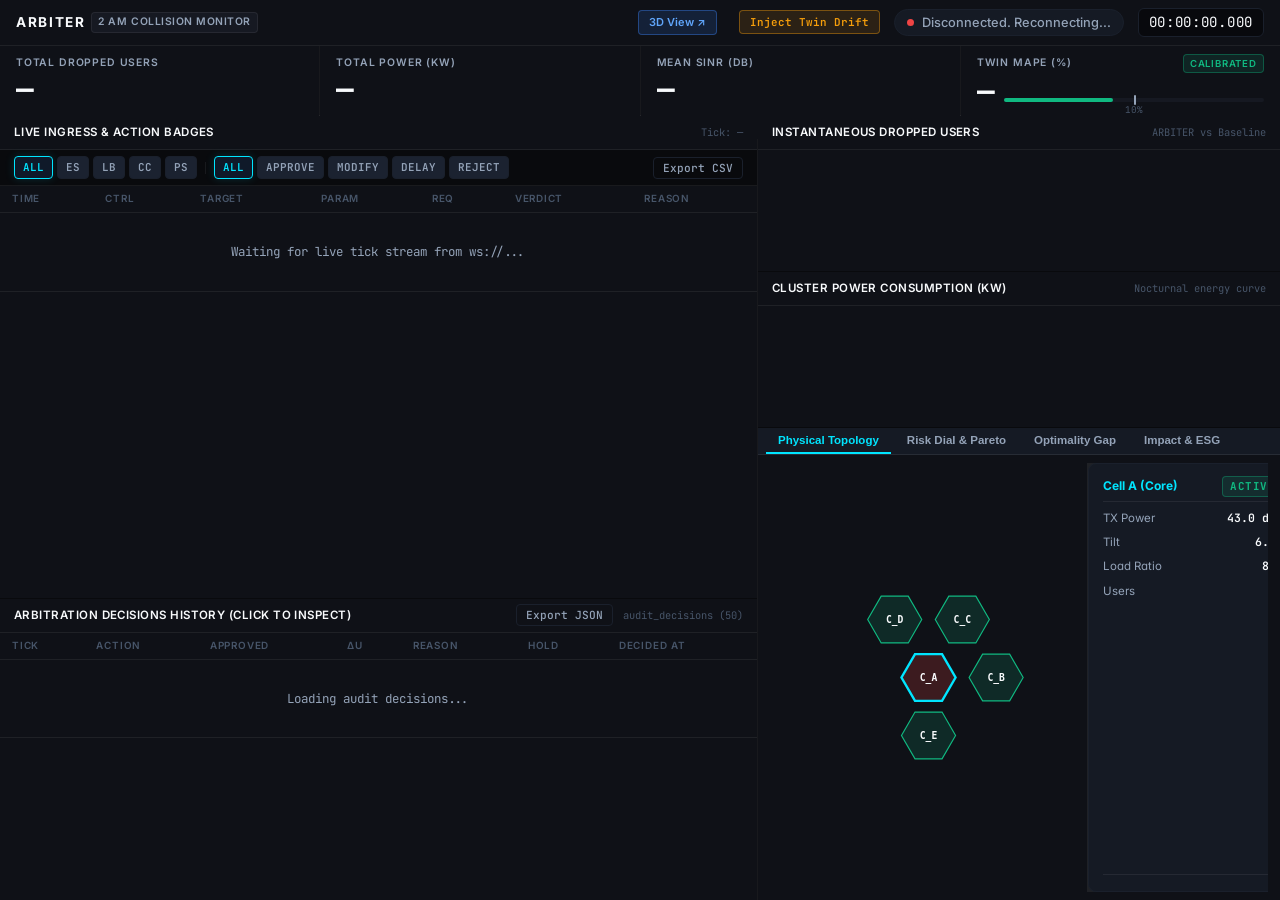
==== commit 32e7ded6: "merge(v3): real frame stream, recorder endpoints and replay" ====
--- a/arbiter/dashboard/index.html
+++ b/arbiter/dashboard/index.html
@@ -56,9 +56,7 @@
     </div>
 
     <div class="header-status-cluster">
-      <a id="btnToggle3D" href="/dashboard/3d" class="btn-switch-3d" title="Switch to 3D Digital Twin View [3D]">
-        <span>3D View</span> <span>&rarr;</span>
-      </a>
+      <a href="/3d" class="btn-3d" style="text-decoration:none; display:inline-flex; align-items:center; padding: 4px 10px; background: rgba(59,130,246,0.15); border: 1px solid rgba(59,130,246,0.4); border-radius: 4px; color: #60a5fa; font-size: 11px; font-weight: 600; cursor: pointer; margin-right: 8px;">3D View ↗</a>
       <button id="btnInjectDrift" class="btn-drift" title="Drift Hook: widen intervals & toggle uncalibrated">Inject Twin Drift</button>
       <div id="connectionStatus" class="status-indicator status-disconnected">
         <span class="status-dot"></span>
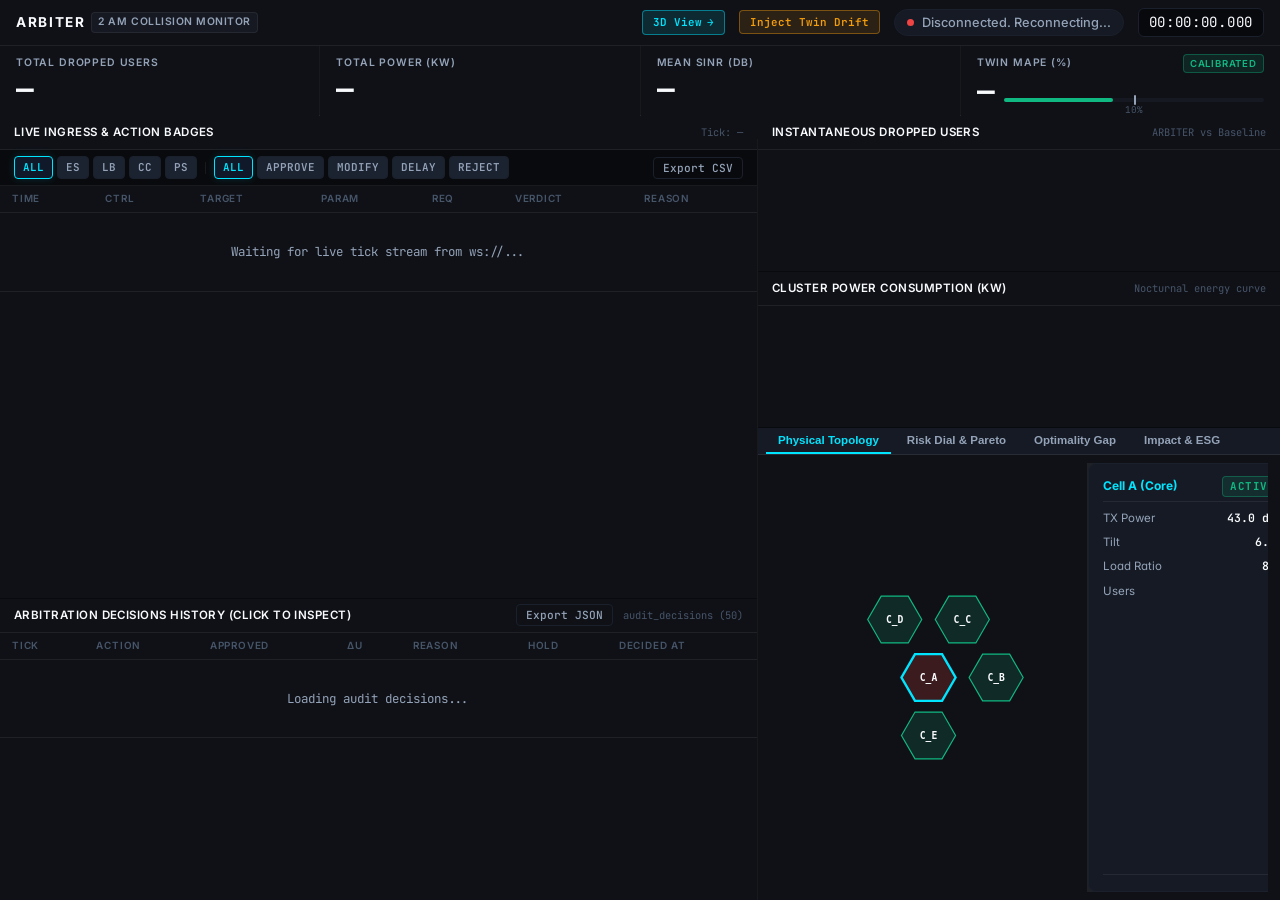
==== commit 2b3d192e: "merge(3d): honest live/replay status, tower scene and clean HUD" ====
--- a/arbiter/dashboard/index.html
+++ b/arbiter/dashboard/index.html
@@ -56,7 +56,9 @@
     </div>
 
     <div class="header-status-cluster">
-      <a href="/3d" class="btn-3d" style="text-decoration:none; display:inline-flex; align-items:center; padding: 4px 10px; background: rgba(59,130,246,0.15); border: 1px solid rgba(59,130,246,0.4); border-radius: 4px; color: #60a5fa; font-size: 11px; font-weight: 600; cursor: pointer; margin-right: 8px;">3D View ↗</a>
+      <a id="btnToggle3D" href="/dashboard/3d" class="btn-switch-3d" title="Switch to 3D Digital Twin View [3D]">
+        <span>3D View</span> <span>&rarr;</span>
+      </a>
       <button id="btnInjectDrift" class="btn-drift" title="Drift Hook: widen intervals & toggle uncalibrated">Inject Twin Drift</button>
       <div id="connectionStatus" class="status-indicator status-disconnected">
         <span class="status-dot"></span>
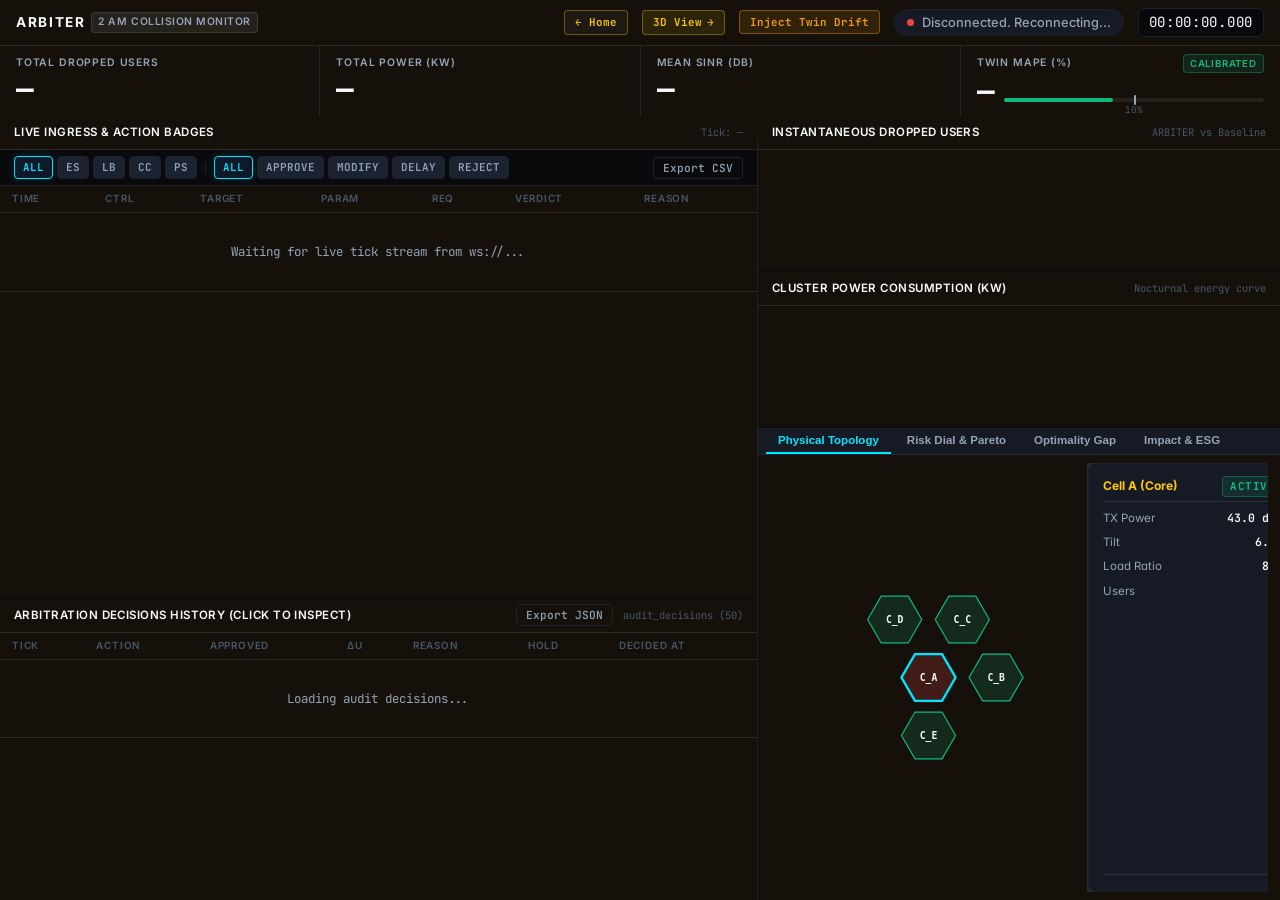
==== commit 431bcad6: "feat(site,3d): integrate marketing site and dark-gold 3d digital twin theme" ====
--- a/arbiter/dashboard/index.html
+++ b/arbiter/dashboard/index.html
@@ -56,6 +56,7 @@
     </div>
 
     <div class="header-status-cluster">
+      <a href="/" class="btn-nav-home" title="Return to Project Home">&larr; Home</a>
       <a id="btnToggle3D" href="/dashboard/3d" class="btn-switch-3d" title="Switch to 3D Digital Twin View [3D]">
         <span>3D View</span> <span>&rarr;</span>
       </a>
--- a/arbiter/dashboard/style.css
+++ b/arbiter/dashboard/style.css
@@ -3,57 +3,62 @@
    Complete NOC Operations Console & Feature Suite Stylesheet
    ============================================================================== */
 
+@import "./site/css/tokens.css";
+
 /* ==========================================================================
-       LINEAR DESIGN SYSTEM TOKENS (NOC High-Density Console)
-       ========================================================================== */
-    :root {
-      /* 4-Step Surface Ladder */
-      --surface-canvas:   #090a0d;   /* Root backdrop */
-      --surface-base:     #0f1117;   /* Panel & container background */
-      --surface-elevated: #161922;   /* Hovered rows, inputs, cards */
-      --surface-overlay:  #1d212d;   /* Tooltips, active badges, modals */
-
-      /* Hairlines */
-      --hairline-subtle:  rgba(255, 255, 255, 0.065);
-      --hairline-strong:  rgba(255, 255, 255, 0.12);
-      --hairline-active:  rgba(0, 229, 255, 0.45);
-
-      /* Neutral Chrome Typography */
-      --text-primary:     #f2f4f8;   /* 98% contrast */
-      --text-secondary:   #8a94a6;   /* Labels, units, metadata */
-      --text-muted:       #4c5566;   /* Table headers, grid ticks */
-
-      /* Accent & Semantic Action Palette */
-      --accent-cyan:      #00e5ff;
-      --accent-glow:      rgba(0, 229, 255, 0.22);
-
-      --action-approve:   #10b981;   /* Emerald */
-      --action-approve-tint: rgba(16, 185, 129, 0.10);
-      --action-modify:    #3b82f6;   /* Blue */
-      --action-modify-tint:  rgba(59, 130, 246, 0.10);
-      --action-delay:     #f59e0b;   /* Amber */
-      --action-delay-tint:   rgba(245, 158, 11, 0.10);
-      --action-reject:    #ef4444;   /* Coral */
-      --action-reject-tint:  rgba(239, 68, 68, 0.12);
-      --action-reject-glow:  rgba(239, 68, 68, 0.35);
-
-      --badge-purple-bg:  rgba(168, 85, 247, 0.12);
-      --badge-purple-fg:  #c084fc;
-
-      /* Radii scale: 4 / 8 / 12 */
-      --radius-sm: 4px;
-      --radius-md: 8px;
-      --radius-lg: 12px;
-
-      /* Typography */
-      --font-sans: 'Inter', -apple-system, BlinkMacSystemFont, "Segoe UI", Roboto, sans-serif;
-      --font-mono: 'JetBrains Mono', 'SF Mono', 'Fira Code', monospace;
-
-      /* Motion */
-      --ease-linear: cubic-bezier(0.2, 0.8, 0.2, 1);
-      --anim-hover: 140ms var(--ease-linear);
-      --anim-entrance: 280ms var(--ease-linear);
-    }
+   LINEAR DESIGN SYSTEM TOKENS (NOC High-Density Console Mapped to Site Tokens)
+   ========================================================================== */
+:root {
+  /* 4-Step Surface Ladder mapped to site tokens */
+  --surface-canvas:   var(--bg, #0A0A0D);
+  --surface-base:     var(--bg-warm, #15110A);
+  --surface-elevated: var(--surface-strong, rgba(255, 255, 255, 0.07));
+  --surface-overlay:  rgba(21, 17, 10, 0.95);
+
+  /* Hairlines mapped to site tokens */
+  --hairline-subtle:  var(--border, rgba(255, 255, 255, 0.10));
+  --hairline-strong:  var(--border-strong, rgba(255, 255, 255, 0.18));
+  --hairline-active:  var(--gold, #FFC800);
+
+  /* Neutral Chrome Typography */
+  --text-primary:     var(--text, #F5F5F7);
+  --text-secondary:   var(--muted, #B8B3A7);
+  --text-muted:       var(--text-dim, #787367);
+
+  /* Accent & Action Palette */
+  --accent-cyan:      var(--gold, #FFC800);
+  --accent-glow:      var(--gold-glow, rgba(255, 200, 0, 0.35));
+  --accent-gold:      var(--gold, #FFC800);
+  --accent-gold-glow: var(--gold-glow, rgba(255, 200, 0, 0.35));
+
+  /* Semantic data colors strictly preserved for readability */
+  --action-approve:   #10b981;   /* Emerald */
+  --action-approve-tint: rgba(16, 185, 129, 0.10);
+  --action-modify:    #3b82f6;   /* Blue */
+  --action-modify-tint:  rgba(59, 130, 246, 0.10);
+  --action-delay:     #f59e0b;   /* Amber */
+  --action-delay-tint:   rgba(245, 158, 11, 0.10);
+  --action-reject:    #ef4444;   /* Coral */
+  --action-reject-tint:  rgba(239, 68, 68, 0.12);
+  --action-reject-glow:  rgba(239, 68, 68, 0.35);
+
+  --badge-purple-bg:  rgba(168, 85, 247, 0.12);
+  --badge-purple-fg:  #c084fc;
+
+  /* Radii scale: 4 / 8 / 12 */
+  --radius-sm: 4px;
+  --radius-md: 8px;
+  --radius-lg: 12px;
+
+  /* Typography mapped to self-hosted fonts */
+  --font-sans: var(--font-sans, 'Outfit', sans-serif);
+  --font-mono: var(--font-mono, 'JetBrains Mono', monospace);
+
+  /* Motion */
+  --ease-linear: cubic-bezier(0.2, 0.8, 0.2, 1);
+  --anim-hover: 140ms var(--ease-linear);
+  --anim-entrance: 280ms var(--ease-linear);
+}
 
     * {
       box-sizing: border-box;
@@ -1440,14 +1445,14 @@
   box-shadow: 0 0 10px rgba(245, 158, 11, 0.3);
 }
 
-/* 3D View Switcher Button */
-.btn-switch-3d {
-  background: rgba(0, 229, 255, 0.12);
-  color: #00e5ff;
-  border: 1px solid rgba(0, 229, 255, 0.45);
+/* Home & 3D View Switcher Buttons */
+.btn-nav-home {
+  background: var(--surface, rgba(255, 255, 255, 0.04));
+  color: var(--gold, #FFC800);
+  border: 1px solid var(--border-gold, rgba(255, 200, 0, 0.35));
   padding: 4px 10px;
   border-radius: var(--radius-sm, 4px);
-  font-family: var(--font-mono);
+  font-family: var(--font-mono, monospace);
   font-size: 0.68rem;
   font-weight: 600;
   text-decoration: none;
@@ -1457,9 +1462,31 @@
   cursor: pointer;
   transition: all 0.2s ease;
 }
+.btn-nav-home:hover {
+  background: var(--gold-dim, rgba(255, 200, 0, 0.15));
+  border-color: var(--gold, #FFC800);
+  box-shadow: 0 0 10px var(--gold-glow, rgba(255, 200, 0, 0.35));
+}
+
+.btn-switch-3d {
+  background: rgba(255, 200, 0, 0.10);
+  color: var(--gold, #FFC800);
+  border: 1px solid var(--border-gold, rgba(255, 200, 0, 0.35));
+  padding: 4px 10px;
+  border-radius: var(--radius-sm, 4px);
+  font-family: var(--font-mono);
+  font-size: 0.68rem;
+  font-weight: 600;
+  text-decoration: none;
+  display: inline-flex;
+  align-items: center;
+  gap: 5px;
+  cursor: pointer;
+  transition: all 0.2s ease;
+}
 .btn-switch-3d:hover {
-  background: rgba(0, 229, 255, 0.25);
-  box-shadow: 0 0 10px rgba(0, 229, 255, 0.35);
+  background: rgba(255, 200, 0, 0.20);
+  box-shadow: 0 0 10px var(--gold-glow, rgba(255, 200, 0, 0.35));
 }
 
 /* Uncertainty intervals on KPI cards */
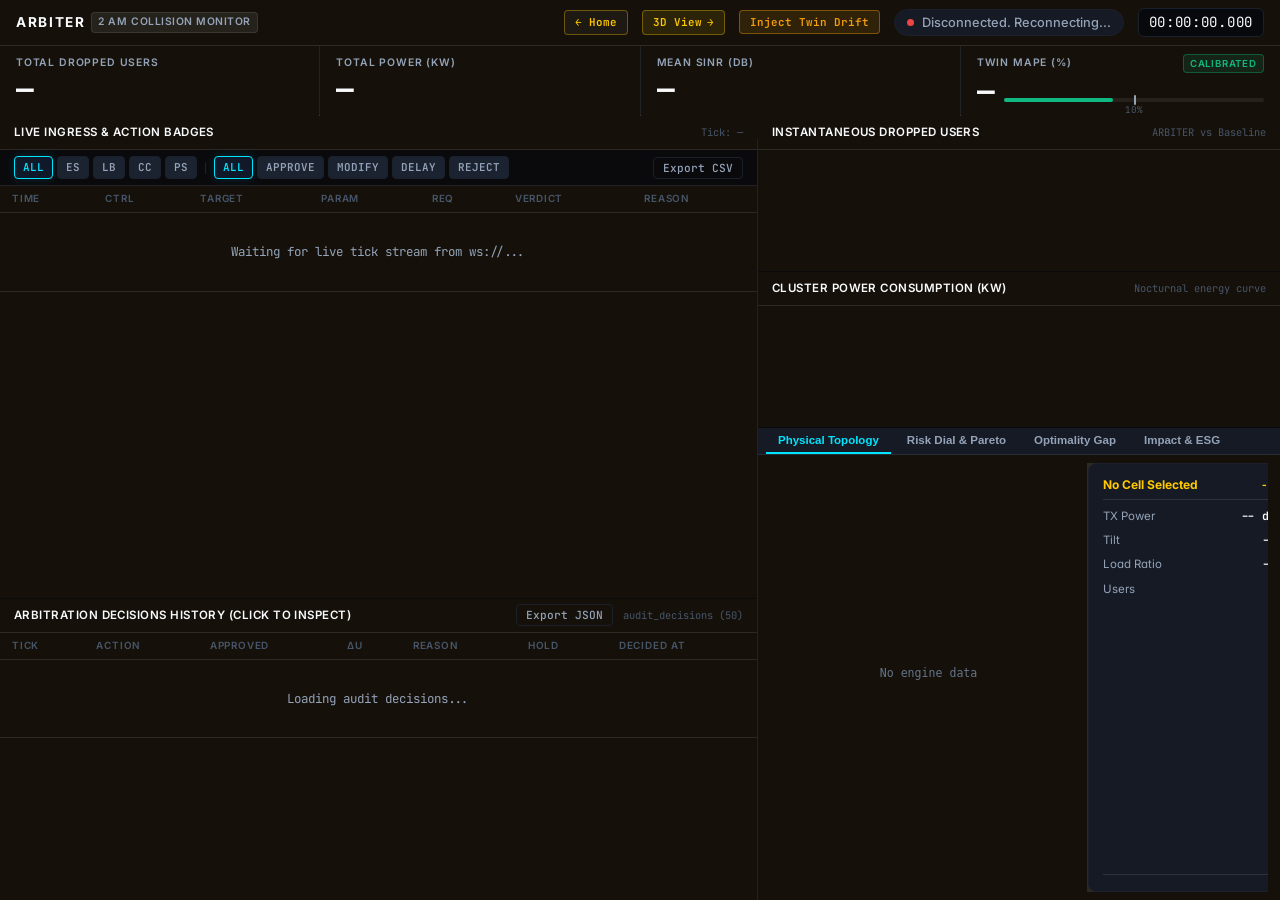
==== commit aabe376b: "fix(branch4): live cell state, remove monkey-patch, honest dashboard labels, and hygiene" ====
--- a/arbiter/dashboard/index.html
+++ b/arbiter/dashboard/index.html
@@ -44,6 +44,9 @@
 </head>
 <body>
 
+  <!-- Persistent Non-default Amber Banner (Contract C2 / Task 5.2) -->
+  <div id="amberBanner" class="mock-banner" style="display: none; background: #d97706; color: #ffffff; text-align: center; font-weight: 700; padding: 6px 12px; font-size: 11px; letter-spacing: 0.08em; z-index: 9999;"></div>
+
   <!-- Top NOC Header Bar -->
   <header class="noc-header">
     <div class="brand-cluster">
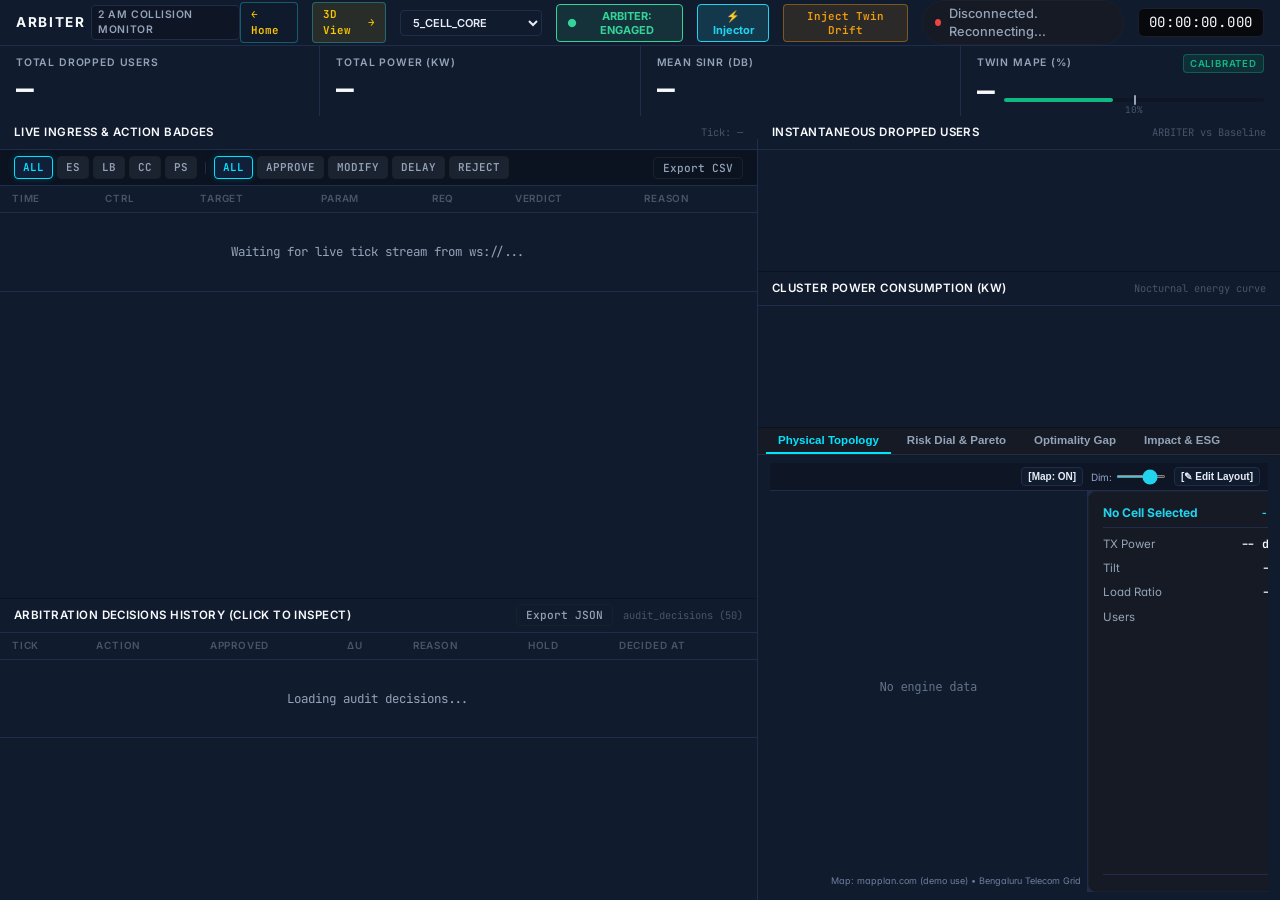
==== commit f61a8590: "feat(dashboard,3d): upgrade 3D NOC visualizer with Bengaluru map, 16 towers, and visible connecting " ====
--- a/arbiter/dashboard/index.html
+++ b/arbiter/dashboard/index.html
@@ -63,6 +63,23 @@
       <a id="btnToggle3D" href="/dashboard/3d" class="btn-switch-3d" title="Switch to 3D Digital Twin View [3D]">
         <span>3D View</span> <span>&rarr;</span>
       </a>
+
+      <!-- Topology Preset Dropdown -->
+      <select id="topologySelect" class="noc-select" title="Cluster Topology Preset">
+        <option value="5_CELL_CORE" selected>5_CELL_CORE</option>
+        <option value="7_CELL">7_CELL</option>
+        <option value="19_CELL">19_CELL</option>
+        <option value="BENGALURU_DEMO">BENGALURU_DEMO</option>
+      </select>
+
+      <!-- ARBITER Mode Toggle -->
+      <button id="btnArbiterMode" class="btn-arbiter-toggle" title="Toggle ARBITER Coordinated vs Bypassed">
+        <span class="mode-dot">●</span> <span id="arbiterMode2DText">ARBITER: ENGAGED</span>
+      </button>
+
+      <!-- Scenario Injector Toggle -->
+      <button id="btnToggleInjector" class="btn-injector-toggle" title="Open Scenario Injector [I]">⚡ Injector</button>
+
       <button id="btnInjectDrift" class="btn-drift" title="Drift Hook: widen intervals & toggle uncalibrated">Inject Twin Drift</button>
       <div id="connectionStatus" class="status-indicator status-disconnected">
         <span class="status-dot"></span>
@@ -258,9 +275,18 @@
 
         <!-- Tab 1: Physical Topology -->
         <div id="tabTopology" class="tab-panel-view active">
+          <div class="topology-sub-bar">
+            <button id="btnToggle2DMap" class="topo-btn">[Map: ON]</button>
+            <div class="topo-dim-wrap">
+              <span>Dim:</span>
+              <input type="range" id="map2dDimSlider" min="0.1" max="0.95" step="0.05" value="0.75" class="topo-slider">
+            </div>
+            <button id="btnEditLayout" class="topo-btn">[✎ Edit Layout]</button>
+          </div>
           <div class="topology-split">
-            <div class="topology-canvas-wrap">
+            <div class="topology-canvas-wrap" id="topologyCanvasWrap">
               <svg id="hexTopologySvg" viewBox="0 0 320 220" width="100%" height="100%"></svg>
+              <div class="map-credit-line-2d">Map: mapplan.com (demo use) • Bengaluru Telecom Grid</div>
             </div>
             <div class="cell-inspector" id="cellInspector">
               <div class="inspector-title">
@@ -474,6 +500,133 @@
     </div>
   </div>
 
+  <!-- Collapsible Scenario Injector Modal / Drawer for 2D Console -->
+  <div id="scenarioInjectorModal" class="modal-overlay" style="display: none;">
+    <div class="modal-content glass-card injector-modal-card">
+      <div class="modal-header">
+        <div class="modal-title">⚡ SCENARIO INJECTOR &amp; SIMULATION CONTROLS</div>
+        <button id="btnCloseInjectorModal" class="modal-close-btn">&times;</button>
+      </div>
+
+      <div id="narrationBanner2D" class="injector-narration" style="display: none;">
+        <span class="narration-icon">📢</span>
+        <span id="narrationText2D" class="narration-text">--</span>
+      </div>
+
+      <div class="injector-body-2d">
+        <!-- Section A: 1-Click Presets -->
+        <div class="injector-section">
+          <div class="injector-section-title">1-CLICK PRESET SCENARIOS</div>
+          <div class="preset-grid">
+            <button class="injector-preset-btn preset-btn-2d" data-preset="2_am_collision">💥 2 AM Collision</button>
+            <button class="injector-preset-btn preset-btn-2d" data-preset="stadium_surge">🏟️ Stadium Surge</button>
+            <button class="injector-preset-btn preset-btn-2d" data-preset="cell_outage">🔌 Cell Outage</button>
+            <button class="injector-preset-btn preset-btn-2d" data-preset="emergency_preempt">🚨 Emergency Preempt</button>
+            <button class="injector-preset-btn preset-btn-2d" data-preset="ping_pong">🏓 Ping-Pong Loop</button>
+          </div>
+        </div>
+
+        <!-- Section B: Sim Transport -->
+        <div class="injector-section">
+          <div class="injector-section-title">SIMULATION ENGINE CONTROLS</div>
+          <div class="sim-transport-bar">
+            <button id="btnSimPlay2D" class="noc-btn primary">▶ Play</button>
+            <button id="btnSimPause2D" class="noc-btn">⏸ Pause</button>
+            <button id="btnSimStep2D" class="noc-btn">⏭ Step 1 Tick</button>
+            <button id="btnSimReset2D" class="noc-btn">↺ Reset</button>
+            <select id="simSpeed2D" class="noc-select">
+              <option value="0.5">0.5x</option>
+              <option value="1.0" selected>1.0x</option>
+              <option value="2.0">2.0x</option>
+              <option value="4.0">4.0x</option>
+            </select>
+          </div>
+        </div>
+
+        <!-- Section C: Custom Proposal -->
+        <div class="injector-section">
+          <div class="injector-section-title">CUSTOM PROPOSAL INJECTION</div>
+          <form id="formCustomInject2D" class="custom-inject-form">
+            <div class="form-row">
+              <label>Controller:
+                <select id="injectCtrlType2D" class="noc-select">
+                  <option value="load_balancing">Load Balancing (LB)</option>
+                  <option value="coverage_capacity">Coverage &amp; Capacity (CCO)</option>
+                  <option value="energy_saving">Energy Saving (ES)</option>
+                  <option value="public_safety">Public Safety (PS)</option>
+                </select>
+              </label>
+              <label>Target Cell:
+                <select id="injectTargetCell2D" class="noc-select">
+                  <option value="cell_A">Cell A (Core)</option>
+                  <option value="cell_B">Cell B (East)</option>
+                  <option value="cell_C">Cell C (NE)</option>
+                  <option value="cell_D">Cell D (NW)</option>
+                  <option value="cell_E">Cell E (South)</option>
+                </select>
+              </label>
+            </div>
+            <div class="form-row">
+              <label>Parameter:
+                <select id="injectParam2D" class="noc-select">
+                  <option value="OFFLOAD_RATIO">OFFLOAD_RATIO</option>
+                  <option value="TX_POWER_DBM">TX_POWER_DBM</option>
+                  <option value="SLEEP_STATE">SLEEP_STATE</option>
+                  <option value="TILT">TILT</option>
+                  <option value="CIO">CIO</option>
+                </select>
+              </label>
+              <label>Requested Value:
+                <input type="number" id="injectValue2D" step="0.01" value="0.40" class="noc-input">
+              </label>
+            </div>
+            <div class="form-checkbox-row">
+              <label class="checkbox-label">
+                <input type="checkbox" id="injectEmergency2D">
+                <span>Emergency Flag</span>
+              </label>
+              <button type="submit" class="noc-btn primary">Inject Proposal</button>
+            </div>
+          </form>
+        </div>
+
+        <!-- Section D: Add Tower / Controller -->
+        <div class="injector-section">
+          <div class="injector-section-title">TOPOLOGY &amp; CONTROLLER SCALING</div>
+          <div class="topo-action-grid">
+            <form id="formAddTower2D" class="mini-form">
+              <span class="mini-form-title">+ Add Cell Tower</span>
+              <div class="form-row compact">
+                <input type="text" id="addCellId2D" placeholder="ID (cell_F)" required class="noc-input">
+                <input type="text" id="addCellName2D" placeholder="Name" required class="noc-input">
+              </div>
+              <div class="form-row compact">
+                <input type="number" id="addCellX2D" placeholder="X meters" value="200" class="noc-input">
+                <input type="number" id="addCellY2D" placeholder="Y meters" value="200" class="noc-input">
+                <button type="submit" class="noc-btn primary">Add Tower</button>
+              </div>
+            </form>
+            <form id="formAddCtrl2D" class="mini-form">
+              <span class="mini-form-title">+ Add Scoped Controller Instance</span>
+              <div class="form-row compact">
+                <select id="addCtrlType2D" class="noc-select">
+                  <option value="load_balancing">LB Instance</option>
+                  <option value="energy_saving">ES Instance</option>
+                  <option value="coverage_capacity">CCO Instance</option>
+                </select>
+                <input type="text" id="addCtrlId2D" placeholder="ID (lb_east)" required class="noc-input">
+              </div>
+              <div class="form-row compact">
+                <input type="text" id="addCtrlScope2D" placeholder="Scope (e.g. cell_A,cell_B)" class="noc-input">
+                <button type="submit" class="noc-btn primary">Add Instance</button>
+              </div>
+            </form>
+          </div>
+        </div>
+      </div>
+    </div>
+  </div>
+
   <script src="app.js"></script>
 </body>
 </html>
--- a/arbiter/dashboard/style.css
+++ b/arbiter/dashboard/style.css
@@ -9,41 +9,57 @@
    LINEAR DESIGN SYSTEM TOKENS (NOC High-Density Console Mapped to Site Tokens)
    ========================================================================== */
 :root {
+  /* Telecom-NOC Color Palette */
+  --bg: #0B1220;
+  --panel: #111B2E;
+  --panel-2: #0E1626;
+  --border: #1F2D4A;
+  --text: #E6EDF7;
+  --muted: #8DA2C4;
+  --primary: #22D3EE;
+  --blue: #3B82F6;
+
   /* 4-Step Surface Ladder mapped to site tokens */
-  --surface-canvas:   var(--bg, #0A0A0D);
-  --surface-base:     var(--bg-warm, #15110A);
-  --surface-elevated: var(--surface-strong, rgba(255, 255, 255, 0.07));
-  --surface-overlay:  rgba(21, 17, 10, 0.95);
+  --surface-canvas:   var(--bg, #0B1220);
+  --surface-base:     var(--panel, #111B2E);
+  --surface-elevated: var(--panel-2, #0E1626);
+  --surface-overlay:  rgba(14, 22, 38, 0.95);
 
   /* Hairlines mapped to site tokens */
-  --hairline-subtle:  var(--border, rgba(255, 255, 255, 0.10));
-  --hairline-strong:  var(--border-strong, rgba(255, 255, 255, 0.18));
-  --hairline-active:  var(--gold, #FFC800);
+  --hairline-subtle:  var(--border, #1F2D4A);
+  --hairline-strong:  rgba(34, 211, 238, 0.28);
+  --hairline-active:  var(--primary, #22D3EE);
 
   /* Neutral Chrome Typography */
-  --text-primary:     var(--text, #F5F5F7);
-  --text-secondary:   var(--muted, #B8B3A7);
-  --text-muted:       var(--text-dim, #787367);
+  --text-primary:     var(--text, #E6EDF7);
+  --text-secondary:   var(--muted, #8DA2C4);
+  --text-muted:       #64748B;
 
   /* Accent & Action Palette */
-  --accent-cyan:      var(--gold, #FFC800);
-  --accent-glow:      var(--gold-glow, rgba(255, 200, 0, 0.35));
-  --accent-gold:      var(--gold, #FFC800);
-  --accent-gold-glow: var(--gold-glow, rgba(255, 200, 0, 0.35));
-
-  /* Semantic data colors strictly preserved for readability */
-  --action-approve:   #10b981;   /* Emerald */
-  --action-approve-tint: rgba(16, 185, 129, 0.10);
-  --action-modify:    #3b82f6;   /* Blue */
-  --action-modify-tint:  rgba(59, 130, 246, 0.10);
-  --action-delay:     #f59e0b;   /* Amber */
-  --action-delay-tint:   rgba(245, 158, 11, 0.10);
-  --action-reject:    #ef4444;   /* Coral */
-  --action-reject-tint:  rgba(239, 68, 68, 0.12);
-  --action-reject-glow:  rgba(239, 68, 68, 0.35);
-
-  --badge-purple-bg:  rgba(168, 85, 247, 0.12);
-  --badge-purple-fg:  #c084fc;
+  --accent-cyan:      #22D3EE;
+  --accent-glow:      rgba(34, 211, 238, 0.35);
+  --accent-gold:      #22D3EE;
+  --accent-gold-glow: rgba(34, 211, 238, 0.35);
+
+  /* Semantic data colors strictly mapped to telecom-NOC palette */
+  --action-approve:      #34D399;   /* Emerald */
+  --action-approve-tint: rgba(52, 211, 153, 0.15);
+  --action-modify:       #22D3EE;   /* Cyan */
+  --action-modify-tint:  rgba(34, 211, 238, 0.15);
+  --action-delay:        #FBBF24;   /* Amber */
+  --action-delay-tint:   rgba(251, 191, 36, 0.15);
+  --action-reject:       #FB7185;   /* Coral Red */
+  --action-reject-tint:  rgba(251, 113, 133, 0.15);
+  --action-reject-glow:  rgba(251, 113, 133, 0.35);
+
+  /* Controllers */
+  --ctrl-es:  #2DD4BF;
+  --ctrl-lb:  #60A5FA;
+  --ctrl-cco: #A78BFA;
+  --ctrl-ps:  #FB7185;
+
+  --badge-purple-bg:  rgba(167, 139, 250, 0.15);
+  --badge-purple-fg:  #A78BFA;
 
   /* Radii scale: 4 / 8 / 12 */
   --radius-sm: 4px;
@@ -1934,3 +1950,191 @@
   font-style: italic;
   line-height: 1.3;
 }
+
+/* =========================================================================
+   2D NOC Header Controls & Scenario Injector Modal
+   ========================================================================= */
+.noc-select {
+  background: var(--panel);
+  border: 1px solid var(--border);
+  color: var(--text);
+  font-family: var(--font-sans);
+  font-size: 11px;
+  font-weight: 600;
+  padding: 4px 8px;
+  border-radius: var(--radius-sm);
+  cursor: pointer;
+  outline: none;
+}
+.noc-select:hover, .noc-select:focus {
+  border-color: var(--primary);
+}
+
+.btn-arbiter-toggle {
+  background: rgba(52, 211, 153, 0.12);
+  border: 1px solid #34D399;
+  color: #34D399;
+  font-family: var(--font-sans);
+  font-size: 11px;
+  font-weight: 700;
+  padding: 4px 10px;
+  border-radius: var(--radius-sm);
+  cursor: pointer;
+  display: flex;
+  align-items: center;
+  gap: 5px;
+}
+.btn-arbiter-toggle.bypassed {
+  background: rgba(251, 113, 133, 0.12);
+  border-color: #FB7185;
+  color: #FB7185;
+}
+
+.btn-injector-toggle {
+  background: rgba(34, 211, 238, 0.15);
+  border: 1px solid var(--primary);
+  color: var(--primary);
+  font-family: var(--font-sans);
+  font-size: 11px;
+  font-weight: 700;
+  padding: 4px 10px;
+  border-radius: var(--radius-sm);
+  cursor: pointer;
+}
+.btn-injector-toggle:hover {
+  background: rgba(34, 211, 238, 0.25);
+}
+
+/* 2D Topology Toolbar */
+.topology-sub-bar {
+  display: flex;
+  align-items: center;
+  justify-content: flex-end;
+  gap: 8px;
+  padding: 4px 8px;
+  background: var(--panel-2);
+  border-bottom: 1px solid var(--border);
+}
+
+.topo-btn {
+  background: var(--panel);
+  border: 1px solid var(--border);
+  color: var(--text);
+  font-size: 10px;
+  font-weight: 600;
+  padding: 3px 6px;
+  border-radius: var(--radius-sm);
+  cursor: pointer;
+}
+.topo-btn:hover, .topo-btn.active {
+  border-color: var(--primary);
+  color: var(--primary);
+}
+
+.topo-dim-wrap {
+  display: flex;
+  align-items: center;
+  gap: 4px;
+  font-size: 10px;
+  color: var(--muted);
+}
+.topo-slider {
+  width: 50px;
+  height: 3px;
+  accent-color: var(--primary);
+  cursor: pointer;
+}
+
+.map-credit-line-2d {
+  position: absolute;
+  bottom: 4px;
+  right: 6px;
+  font-size: 9px;
+  color: var(--muted);
+  opacity: 0.75;
+  pointer-events: none;
+}
+
+/* Scenario Injector Modal */
+.injector-modal-card {
+  width: 540px;
+  max-width: 90vw;
+  max-height: 85vh;
+  display: flex;
+  flex-direction: column;
+  overflow: hidden;
+  background: var(--panel);
+  border: 1px solid var(--border);
+  border-radius: var(--radius-md);
+}
+
+.injector-body-2d {
+  padding: 14px 18px;
+  overflow-y: auto;
+  display: flex;
+  flex-direction: column;
+  gap: 14px;
+}
+
+.injector-section-title {
+  font-size: 10.5px;
+  font-weight: 700;
+  color: var(--muted);
+  letter-spacing: 0.6px;
+  margin-bottom: 6px;
+}
+
+.preset-btn-2d {
+  background: var(--panel-2);
+  border: 1px solid var(--border);
+  color: var(--text);
+  padding: 6px 8px;
+  border-radius: var(--radius-sm);
+  font-size: 11px;
+  font-weight: 600;
+  cursor: pointer;
+  text-align: left;
+  transition: all 0.15s ease;
+}
+.preset-btn-2d:hover {
+  border-color: var(--primary);
+  background: rgba(34, 211, 238, 0.12);
+  color: var(--primary);
+}
+
+.noc-input {
+  background: var(--panel-2);
+  border: 1px solid var(--border);
+  color: var(--text);
+  font-family: var(--font-mono);
+  font-size: 11px;
+  padding: 4px 6px;
+  border-radius: var(--radius-sm);
+  outline: none;
+}
+.noc-input:focus {
+  border-color: var(--primary);
+}
+
+.noc-btn {
+  background: var(--panel-2);
+  border: 1px solid var(--border);
+  color: var(--text);
+  font-size: 11px;
+  font-weight: 600;
+  padding: 5px 10px;
+  border-radius: var(--radius-sm);
+  cursor: pointer;
+}
+.noc-btn:hover {
+  border-color: var(--primary);
+}
+.noc-btn.primary {
+  background: var(--primary);
+  border-color: var(--primary);
+  color: #0B1220;
+  font-weight: 700;
+}
+.noc-btn.primary:hover {
+  background: #67E8F9;
+}
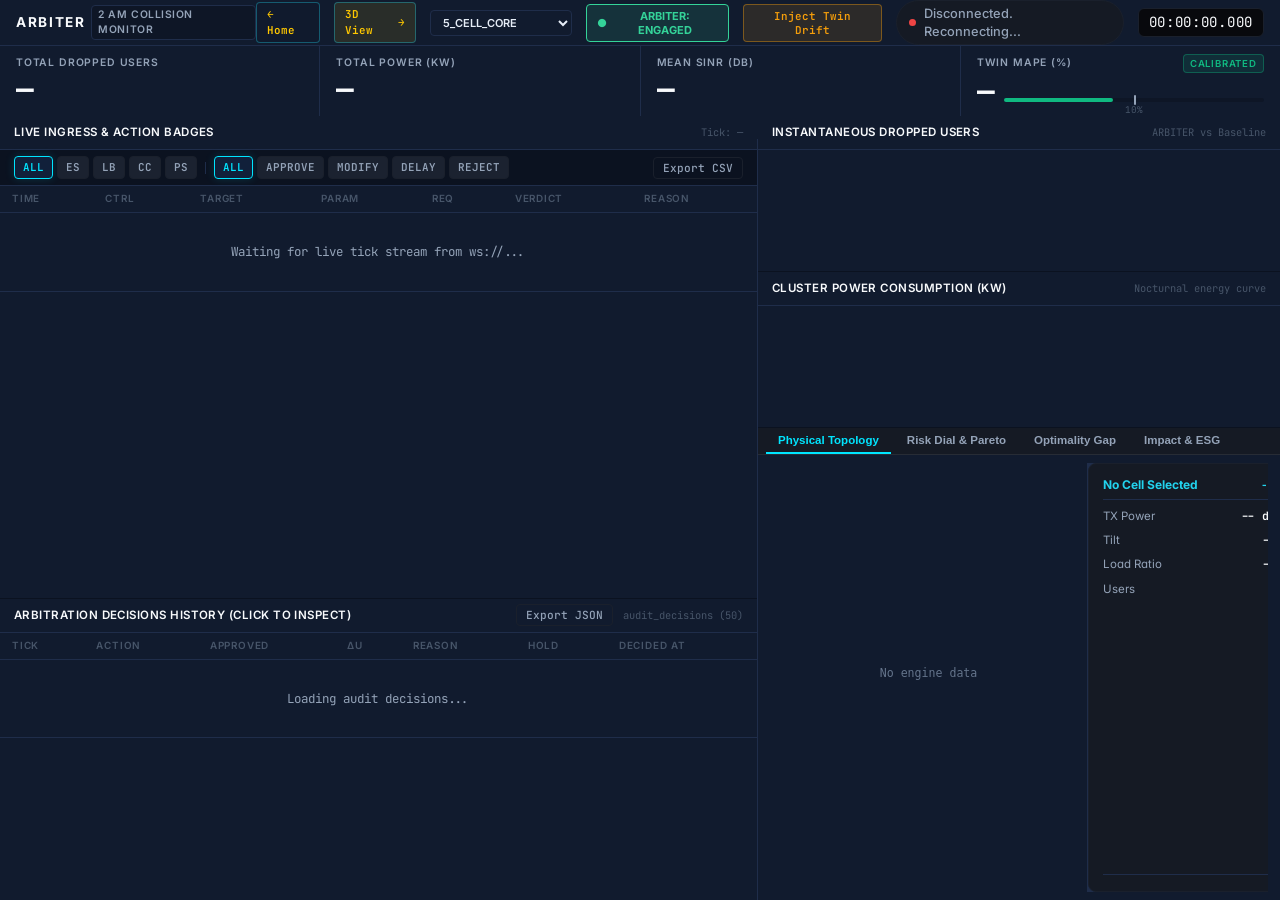
==== commit 03d004c8: "fix(dashboard): restore clean 2D topology graph, dynamic chart auto-scaling, and remove scenario inj" ====
--- a/arbiter/dashboard/index.html
+++ b/arbiter/dashboard/index.html
@@ -77,9 +77,7 @@
         <span class="mode-dot">●</span> <span id="arbiterMode2DText">ARBITER: ENGAGED</span>
       </button>
 
-      <!-- Scenario Injector Toggle -->
-      <button id="btnToggleInjector" class="btn-injector-toggle" title="Open Scenario Injector [I]">⚡ Injector</button>
-
+      <!-- Scenario Injector removed per user request -->
       <button id="btnInjectDrift" class="btn-drift" title="Drift Hook: widen intervals & toggle uncalibrated">Inject Twin Drift</button>
       <div id="connectionStatus" class="status-indicator status-disconnected">
         <span class="status-dot"></span>
@@ -275,18 +273,9 @@
 
         <!-- Tab 1: Physical Topology -->
         <div id="tabTopology" class="tab-panel-view active">
-          <div class="topology-sub-bar">
-            <button id="btnToggle2DMap" class="topo-btn">[Map: ON]</button>
-            <div class="topo-dim-wrap">
-              <span>Dim:</span>
-              <input type="range" id="map2dDimSlider" min="0.1" max="0.95" step="0.05" value="0.75" class="topo-slider">
-            </div>
-            <button id="btnEditLayout" class="topo-btn">[✎ Edit Layout]</button>
-          </div>
           <div class="topology-split">
-            <div class="topology-canvas-wrap" id="topologyCanvasWrap">
+            <div class="topology-canvas-wrap">
               <svg id="hexTopologySvg" viewBox="0 0 320 220" width="100%" height="100%"></svg>
-              <div class="map-credit-line-2d">Map: mapplan.com (demo use) • Bengaluru Telecom Grid</div>
             </div>
             <div class="cell-inspector" id="cellInspector">
               <div class="inspector-title">
@@ -500,133 +489,6 @@
     </div>
   </div>
 
-  <!-- Collapsible Scenario Injector Modal / Drawer for 2D Console -->
-  <div id="scenarioInjectorModal" class="modal-overlay" style="display: none;">
-    <div class="modal-content glass-card injector-modal-card">
-      <div class="modal-header">
-        <div class="modal-title">⚡ SCENARIO INJECTOR &amp; SIMULATION CONTROLS</div>
-        <button id="btnCloseInjectorModal" class="modal-close-btn">&times;</button>
-      </div>
-
-      <div id="narrationBanner2D" class="injector-narration" style="display: none;">
-        <span class="narration-icon">📢</span>
-        <span id="narrationText2D" class="narration-text">--</span>
-      </div>
-
-      <div class="injector-body-2d">
-        <!-- Section A: 1-Click Presets -->
-        <div class="injector-section">
-          <div class="injector-section-title">1-CLICK PRESET SCENARIOS</div>
-          <div class="preset-grid">
-            <button class="injector-preset-btn preset-btn-2d" data-preset="2_am_collision">💥 2 AM Collision</button>
-            <button class="injector-preset-btn preset-btn-2d" data-preset="stadium_surge">🏟️ Stadium Surge</button>
-            <button class="injector-preset-btn preset-btn-2d" data-preset="cell_outage">🔌 Cell Outage</button>
-            <button class="injector-preset-btn preset-btn-2d" data-preset="emergency_preempt">🚨 Emergency Preempt</button>
-            <button class="injector-preset-btn preset-btn-2d" data-preset="ping_pong">🏓 Ping-Pong Loop</button>
-          </div>
-        </div>
-
-        <!-- Section B: Sim Transport -->
-        <div class="injector-section">
-          <div class="injector-section-title">SIMULATION ENGINE CONTROLS</div>
-          <div class="sim-transport-bar">
-            <button id="btnSimPlay2D" class="noc-btn primary">▶ Play</button>
-            <button id="btnSimPause2D" class="noc-btn">⏸ Pause</button>
-            <button id="btnSimStep2D" class="noc-btn">⏭ Step 1 Tick</button>
-            <button id="btnSimReset2D" class="noc-btn">↺ Reset</button>
-            <select id="simSpeed2D" class="noc-select">
-              <option value="0.5">0.5x</option>
-              <option value="1.0" selected>1.0x</option>
-              <option value="2.0">2.0x</option>
-              <option value="4.0">4.0x</option>
-            </select>
-          </div>
-        </div>
-
-        <!-- Section C: Custom Proposal -->
-        <div class="injector-section">
-          <div class="injector-section-title">CUSTOM PROPOSAL INJECTION</div>
-          <form id="formCustomInject2D" class="custom-inject-form">
-            <div class="form-row">
-              <label>Controller:
-                <select id="injectCtrlType2D" class="noc-select">
-                  <option value="load_balancing">Load Balancing (LB)</option>
-                  <option value="coverage_capacity">Coverage &amp; Capacity (CCO)</option>
-                  <option value="energy_saving">Energy Saving (ES)</option>
-                  <option value="public_safety">Public Safety (PS)</option>
-                </select>
-              </label>
-              <label>Target Cell:
-                <select id="injectTargetCell2D" class="noc-select">
-                  <option value="cell_A">Cell A (Core)</option>
-                  <option value="cell_B">Cell B (East)</option>
-                  <option value="cell_C">Cell C (NE)</option>
-                  <option value="cell_D">Cell D (NW)</option>
-                  <option value="cell_E">Cell E (South)</option>
-                </select>
-              </label>
-            </div>
-            <div class="form-row">
-              <label>Parameter:
-                <select id="injectParam2D" class="noc-select">
-                  <option value="OFFLOAD_RATIO">OFFLOAD_RATIO</option>
-                  <option value="TX_POWER_DBM">TX_POWER_DBM</option>
-                  <option value="SLEEP_STATE">SLEEP_STATE</option>
-                  <option value="TILT">TILT</option>
-                  <option value="CIO">CIO</option>
-                </select>
-              </label>
-              <label>Requested Value:
-                <input type="number" id="injectValue2D" step="0.01" value="0.40" class="noc-input">
-              </label>
-            </div>
-            <div class="form-checkbox-row">
-              <label class="checkbox-label">
-                <input type="checkbox" id="injectEmergency2D">
-                <span>Emergency Flag</span>
-              </label>
-              <button type="submit" class="noc-btn primary">Inject Proposal</button>
-            </div>
-          </form>
-        </div>
-
-        <!-- Section D: Add Tower / Controller -->
-        <div class="injector-section">
-          <div class="injector-section-title">TOPOLOGY &amp; CONTROLLER SCALING</div>
-          <div class="topo-action-grid">
-            <form id="formAddTower2D" class="mini-form">
-              <span class="mini-form-title">+ Add Cell Tower</span>
-              <div class="form-row compact">
-                <input type="text" id="addCellId2D" placeholder="ID (cell_F)" required class="noc-input">
-                <input type="text" id="addCellName2D" placeholder="Name" required class="noc-input">
-              </div>
-              <div class="form-row compact">
-                <input type="number" id="addCellX2D" placeholder="X meters" value="200" class="noc-input">
-                <input type="number" id="addCellY2D" placeholder="Y meters" value="200" class="noc-input">
-                <button type="submit" class="noc-btn primary">Add Tower</button>
-              </div>
-            </form>
-            <form id="formAddCtrl2D" class="mini-form">
-              <span class="mini-form-title">+ Add Scoped Controller Instance</span>
-              <div class="form-row compact">
-                <select id="addCtrlType2D" class="noc-select">
-                  <option value="load_balancing">LB Instance</option>
-                  <option value="energy_saving">ES Instance</option>
-                  <option value="coverage_capacity">CCO Instance</option>
-                </select>
-                <input type="text" id="addCtrlId2D" placeholder="ID (lb_east)" required class="noc-input">
-              </div>
-              <div class="form-row compact">
-                <input type="text" id="addCtrlScope2D" placeholder="Scope (e.g. cell_A,cell_B)" class="noc-input">
-                <button type="submit" class="noc-btn primary">Add Instance</button>
-              </div>
-            </form>
-          </div>
-        </div>
-      </div>
-    </div>
-  </div>
-
   <script src="app.js"></script>
 </body>
 </html>
--- a/arbiter/dashboard/style.css
+++ b/arbiter/dashboard/style.css
@@ -1990,118 +1990,6 @@
   color: #FB7185;
 }
 
-.btn-injector-toggle {
-  background: rgba(34, 211, 238, 0.15);
-  border: 1px solid var(--primary);
-  color: var(--primary);
-  font-family: var(--font-sans);
-  font-size: 11px;
-  font-weight: 700;
-  padding: 4px 10px;
-  border-radius: var(--radius-sm);
-  cursor: pointer;
-}
-.btn-injector-toggle:hover {
-  background: rgba(34, 211, 238, 0.25);
-}
-
-/* 2D Topology Toolbar */
-.topology-sub-bar {
-  display: flex;
-  align-items: center;
-  justify-content: flex-end;
-  gap: 8px;
-  padding: 4px 8px;
-  background: var(--panel-2);
-  border-bottom: 1px solid var(--border);
-}
-
-.topo-btn {
-  background: var(--panel);
-  border: 1px solid var(--border);
-  color: var(--text);
-  font-size: 10px;
-  font-weight: 600;
-  padding: 3px 6px;
-  border-radius: var(--radius-sm);
-  cursor: pointer;
-}
-.topo-btn:hover, .topo-btn.active {
-  border-color: var(--primary);
-  color: var(--primary);
-}
-
-.topo-dim-wrap {
-  display: flex;
-  align-items: center;
-  gap: 4px;
-  font-size: 10px;
-  color: var(--muted);
-}
-.topo-slider {
-  width: 50px;
-  height: 3px;
-  accent-color: var(--primary);
-  cursor: pointer;
-}
-
-.map-credit-line-2d {
-  position: absolute;
-  bottom: 4px;
-  right: 6px;
-  font-size: 9px;
-  color: var(--muted);
-  opacity: 0.75;
-  pointer-events: none;
-}
-
-/* Scenario Injector Modal */
-.injector-modal-card {
-  width: 540px;
-  max-width: 90vw;
-  max-height: 85vh;
-  display: flex;
-  flex-direction: column;
-  overflow: hidden;
-  background: var(--panel);
-  border: 1px solid var(--border);
-  border-radius: var(--radius-md);
-}
-
-.injector-body-2d {
-  padding: 14px 18px;
-  overflow-y: auto;
-  display: flex;
-  flex-direction: column;
-  gap: 14px;
-}
-
-.injector-section-title {
-  font-size: 10.5px;
-  font-weight: 700;
-  color: var(--muted);
-  letter-spacing: 0.6px;
-  margin-bottom: 6px;
-}
-
-.preset-btn-2d {
-  background: var(--panel-2);
-  border: 1px solid var(--border);
-  color: var(--text);
-  padding: 6px 8px;
-  border-radius: var(--radius-sm);
-  font-size: 11px;
-  font-weight: 600;
-  cursor: pointer;
-  text-align: left;
-  transition: all 0.15s ease;
-}
-.preset-btn-2d:hover {
-  border-color: var(--primary);
-  background: rgba(34, 211, 238, 0.12);
-  color: var(--primary);
-}
-
 .noc-input {
   background: var(--panel-2);
   border: 1px solid var(--border);
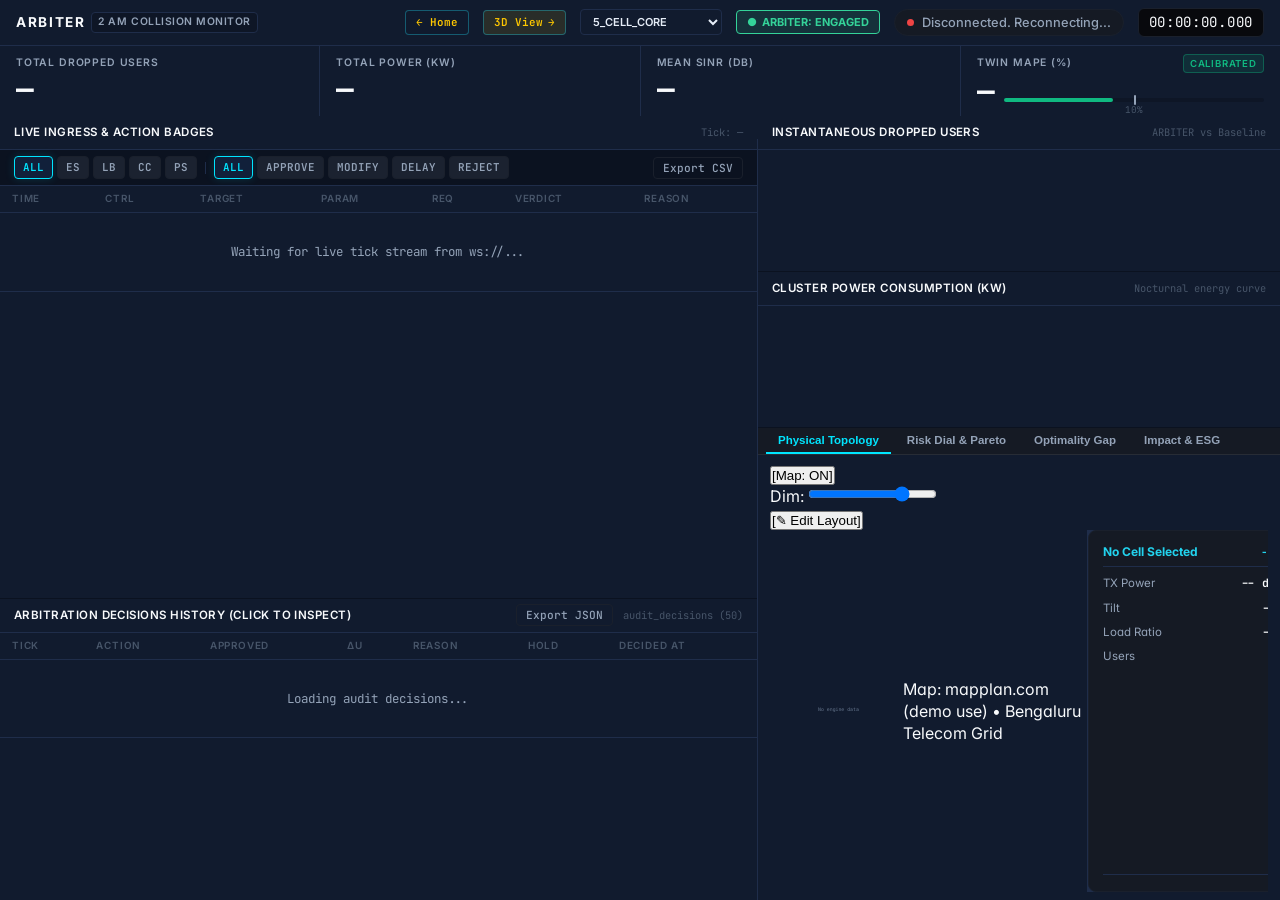
==== commit 6f146b71: "fix(dashboard): remove injection controls and enable continuous live simulation streaming" ====
--- a/arbiter/dashboard/index.html
+++ b/arbiter/dashboard/index.html
@@ -77,8 +77,6 @@
         <span class="mode-dot">●</span> <span id="arbiterMode2DText">ARBITER: ENGAGED</span>
       </button>
 
-      <!-- Scenario Injector removed per user request -->
-      <button id="btnInjectDrift" class="btn-drift" title="Drift Hook: widen intervals & toggle uncalibrated">Inject Twin Drift</button>
       <div id="connectionStatus" class="status-indicator status-disconnected">
         <span class="status-dot"></span>
         <span id="connectionText">Connecting...</span>
@@ -273,9 +271,18 @@
 
         <!-- Tab 1: Physical Topology -->
         <div id="tabTopology" class="tab-panel-view active">
+          <div class="topology-sub-bar">
+            <button id="btnToggle2DMap" class="topo-btn">[Map: ON]</button>
+            <div class="topo-dim-wrap">
+              <span>Dim:</span>
+              <input type="range" id="map2dDimSlider" min="0.1" max="0.95" step="0.05" value="0.75" class="topo-slider">
+            </div>
+            <button id="btnEditLayout" class="topo-btn">[✎ Edit Layout]</button>
+          </div>
           <div class="topology-split">
-            <div class="topology-canvas-wrap">
+            <div class="topology-canvas-wrap" id="topologyCanvasWrap">
               <svg id="hexTopologySvg" viewBox="0 0 320 220" width="100%" height="100%"></svg>
+              <div class="map-credit-line-2d">Map: mapplan.com (demo use) • Bengaluru Telecom Grid</div>
             </div>
             <div class="cell-inspector" id="cellInspector">
               <div class="inspector-title">
